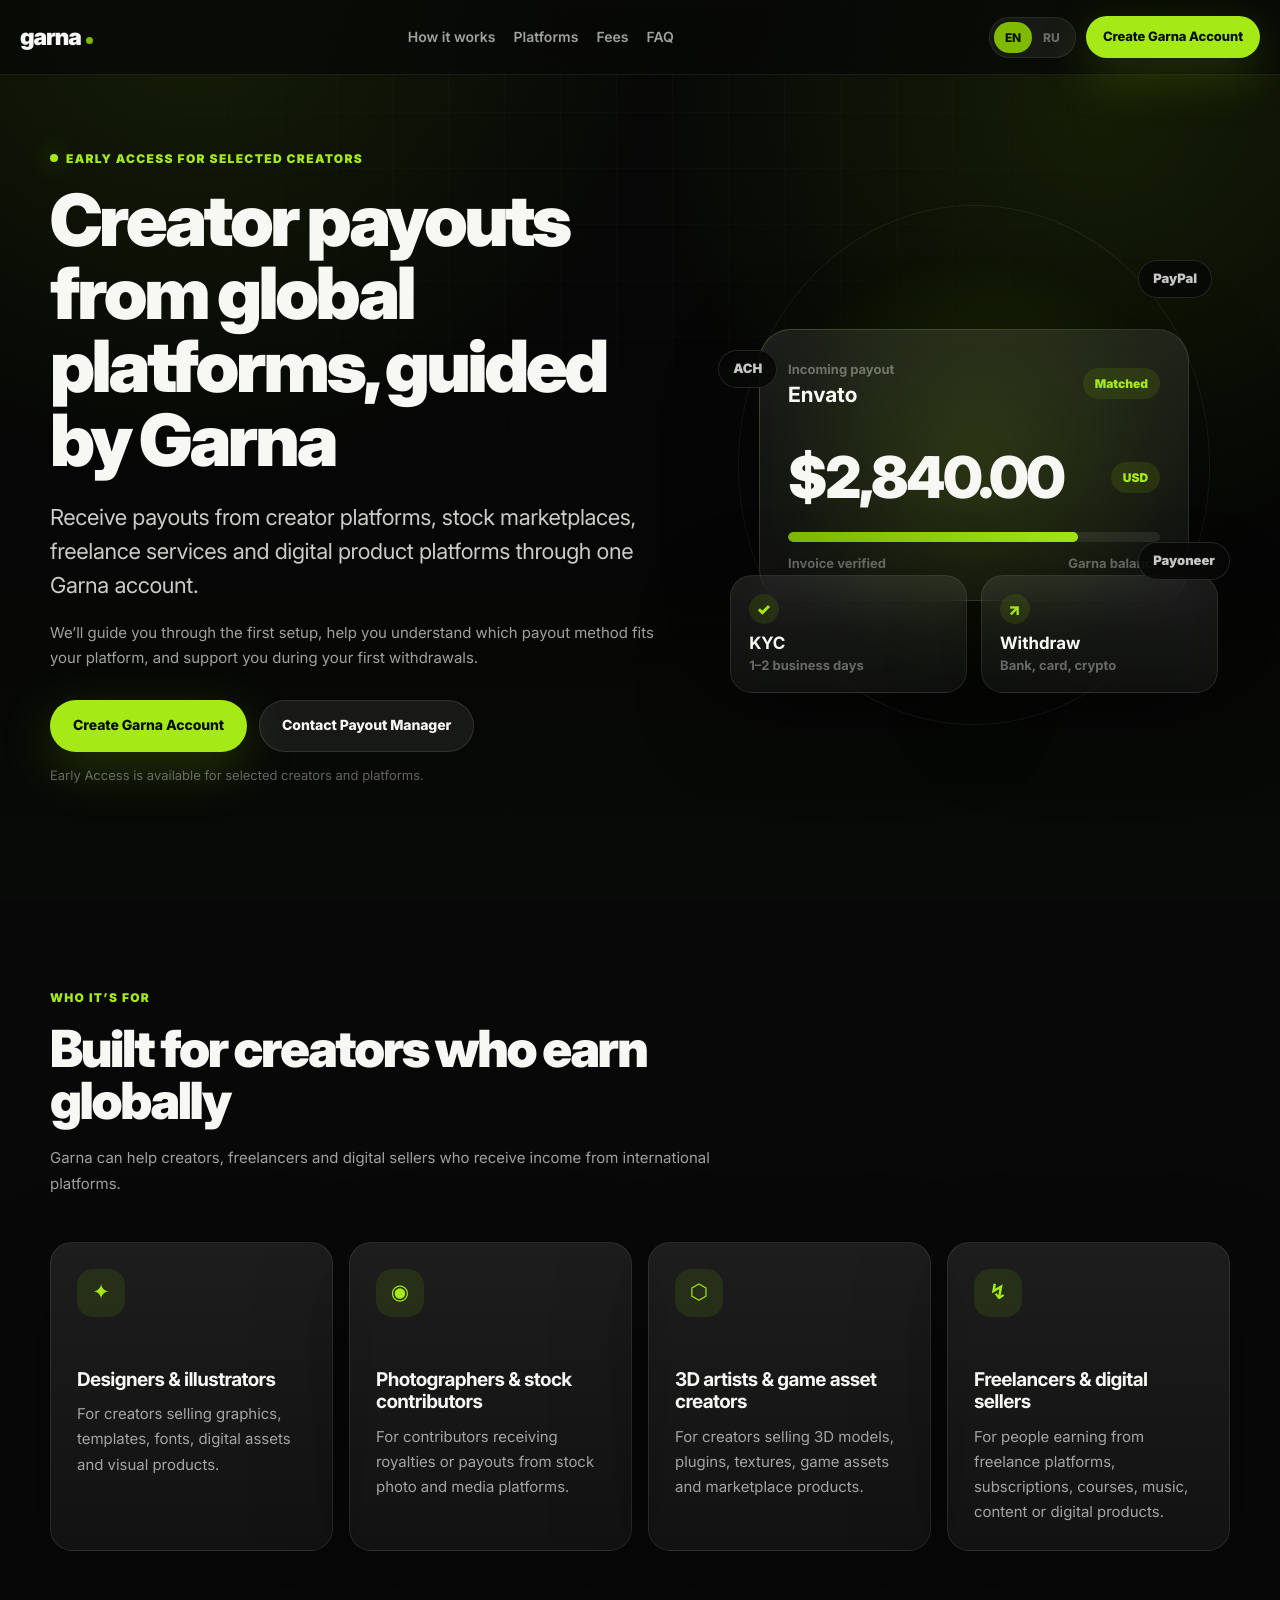
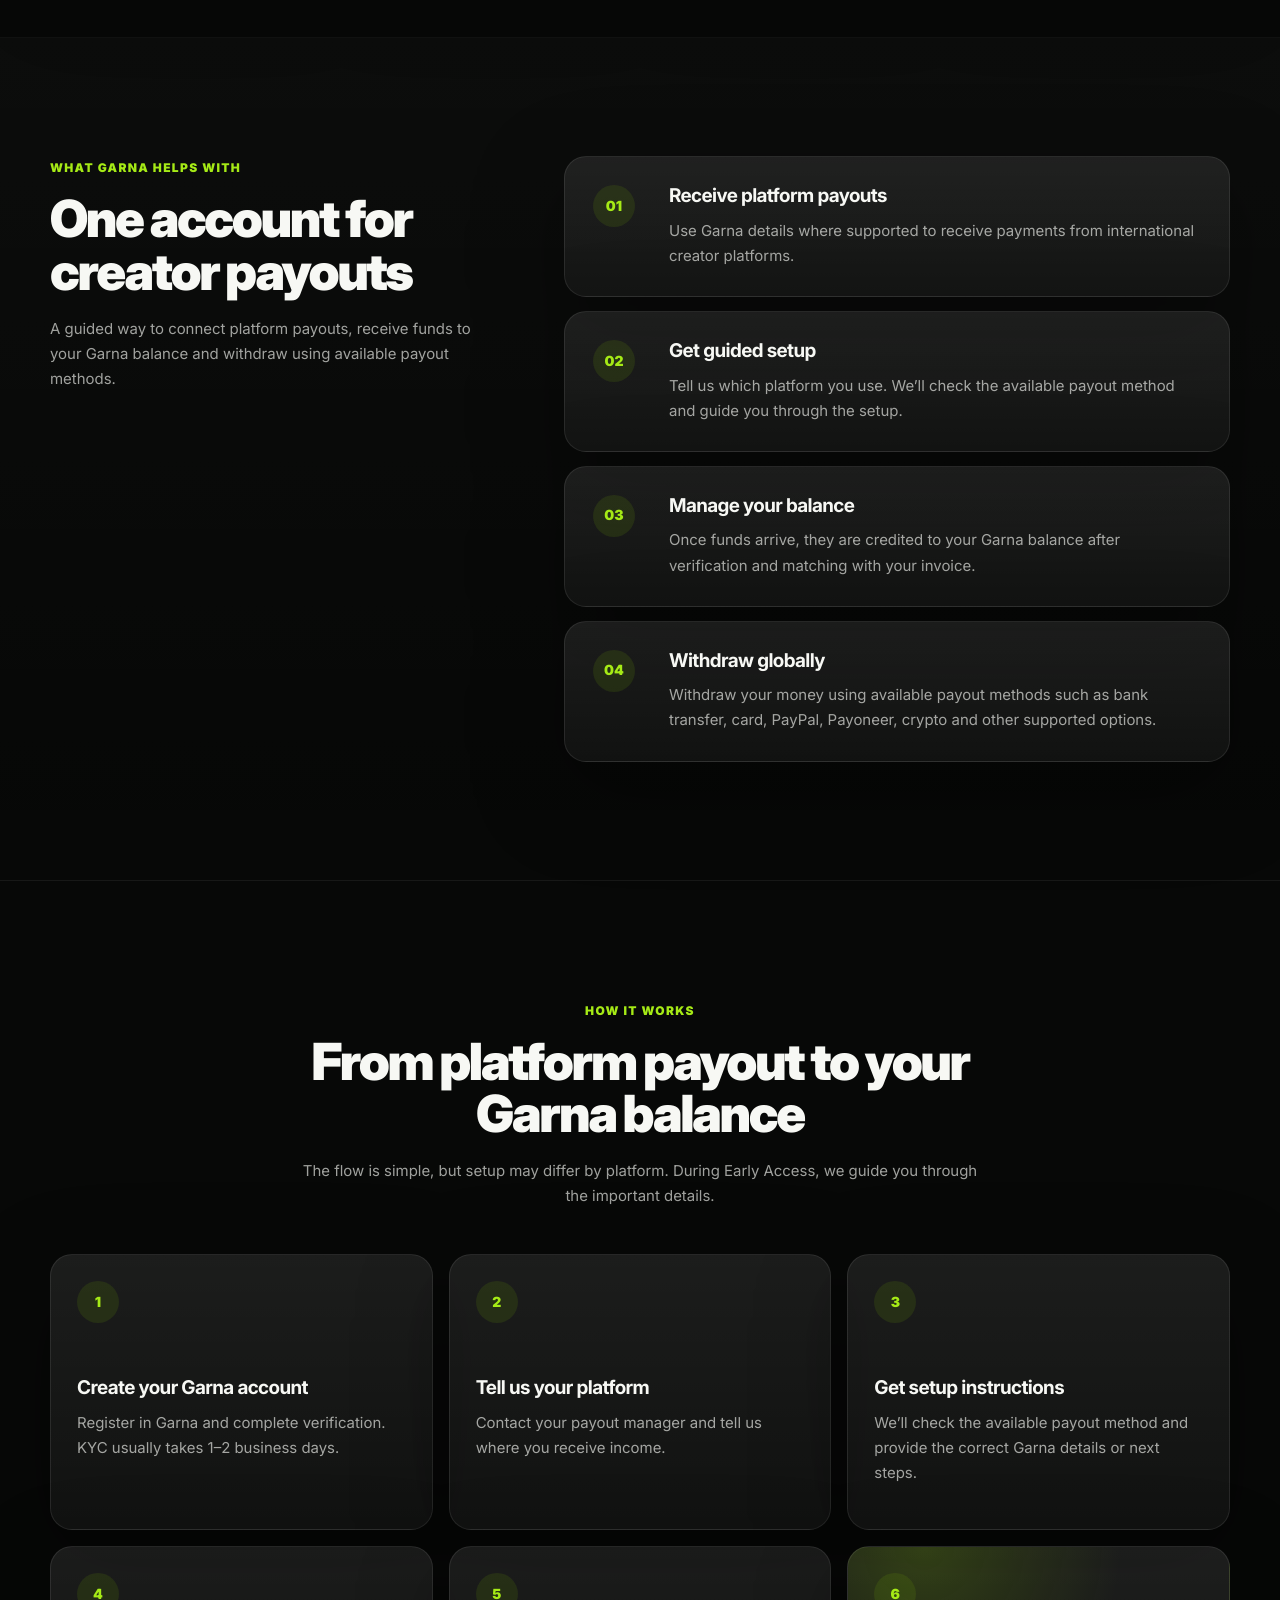
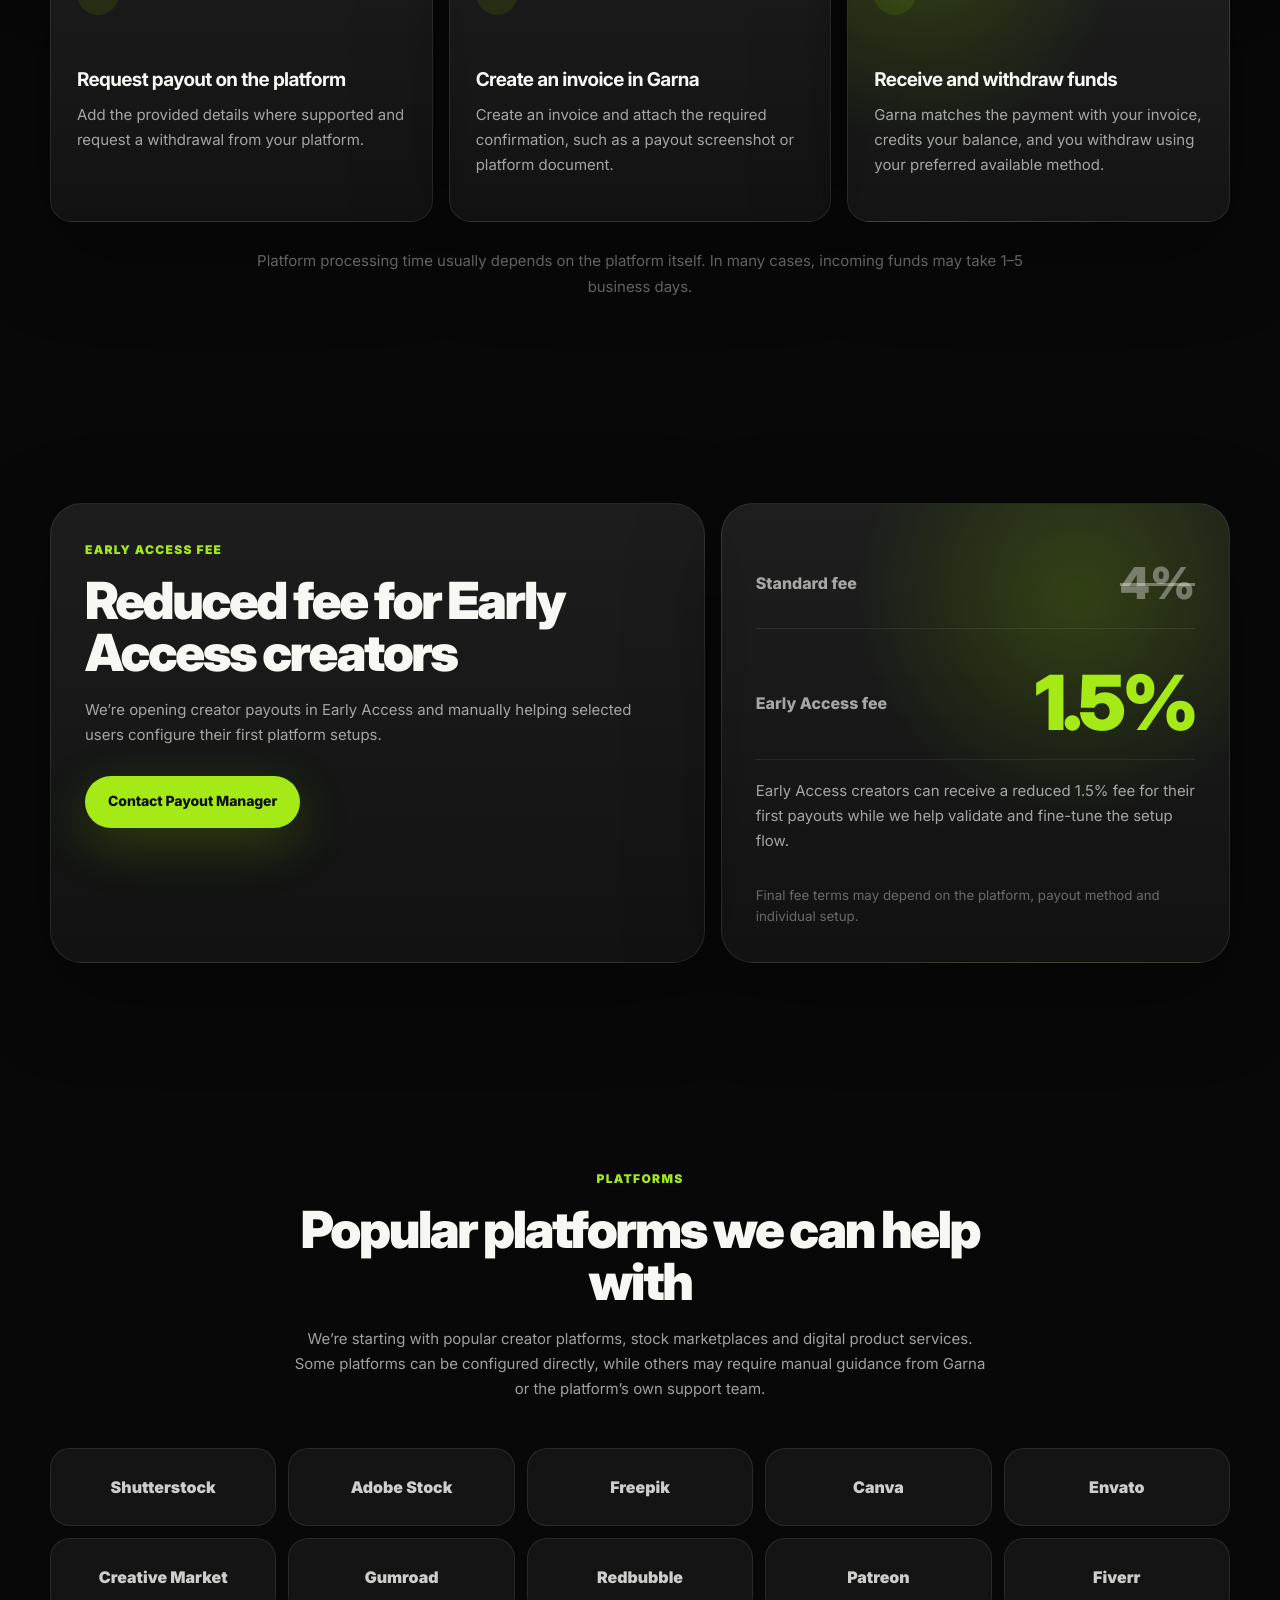
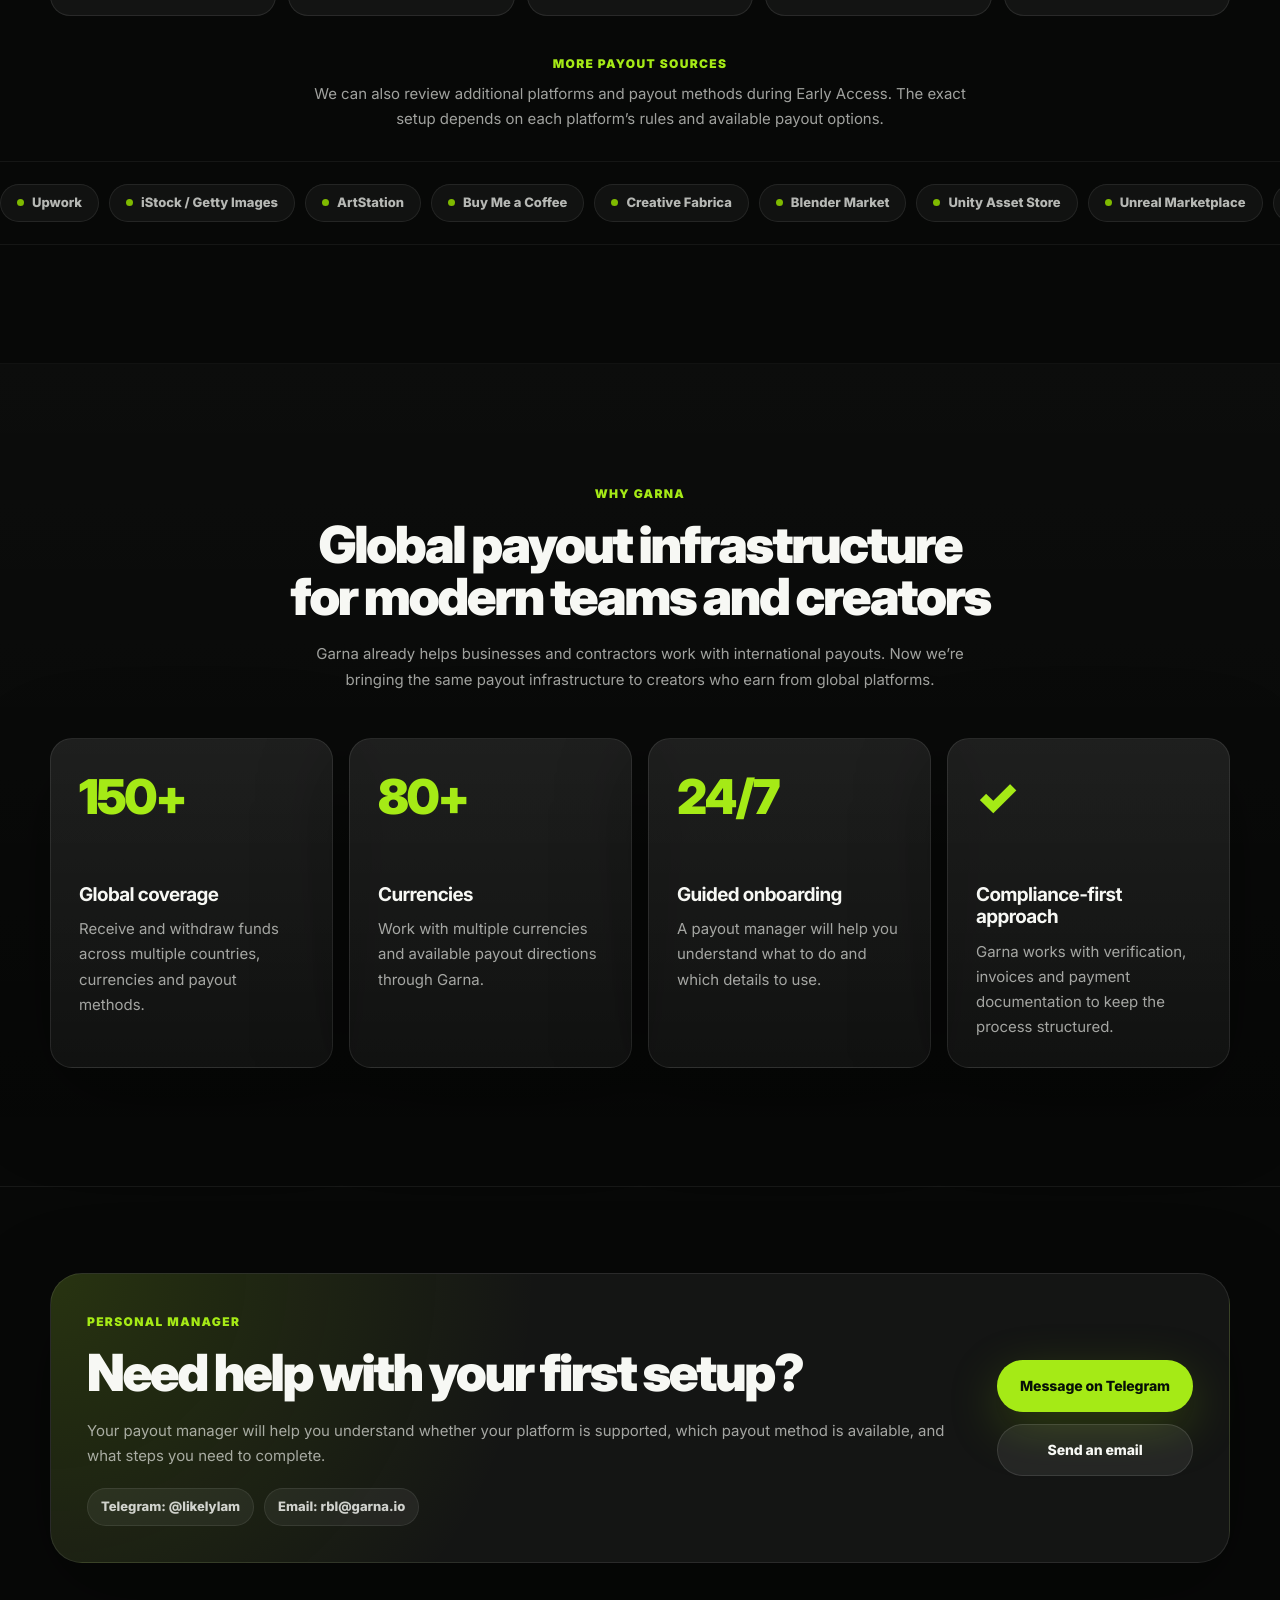
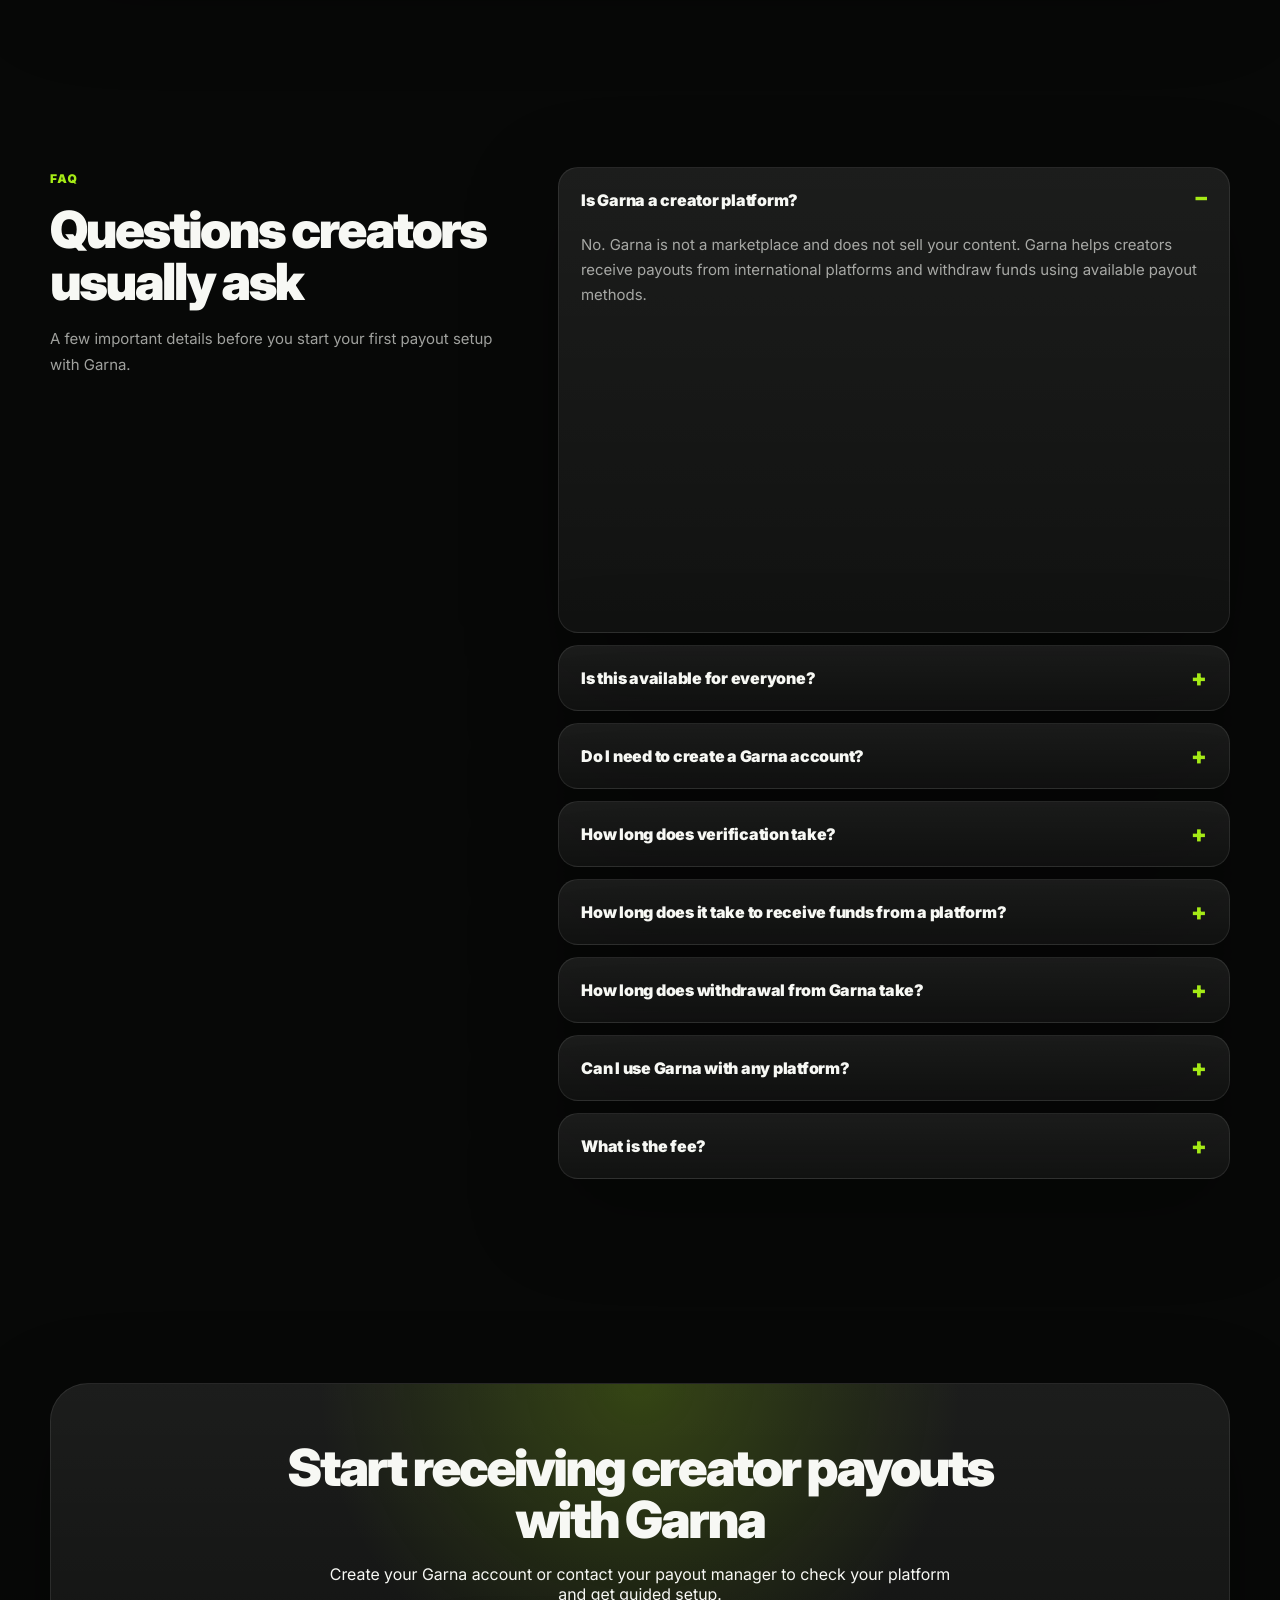
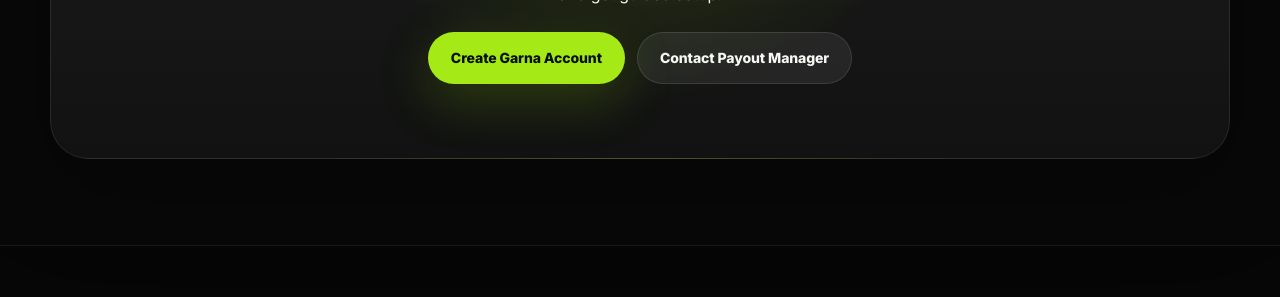
==== index.html @ 7971eaf2 "test" ====
<!DOCTYPE html>
<html lang="en">
<head>
  <meta charset="UTF-8" />
  <meta name="viewport" content="width=device-width, initial-scale=1.0" />
  <title>Garna for Creators</title>
  <meta name="description" content="Creator payouts from global platforms, guided by Garna." />
  <meta name="theme-color" content="#070807" />
  <link rel="preconnect" href="https://fonts.googleapis.com">
  <link rel="preconnect" href="https://fonts.gstatic.com" crossorigin>
  <link href="https://fonts.googleapis.com/css2?family=Inter:wght@400;500;600;700;800;900&display=swap" rel="stylesheet">
  <link rel="stylesheet" href="styles.css" />
</head>
<body>
  <div class="page-glow" aria-hidden="true"></div>

  <header class="site-header" id="top">
    <div class="nav-shell">
      <a class="logo" href="#top" aria-label="Garna home">garna</a>

      <nav class="main-nav" aria-label="Primary navigation">
        <a href="#how" data-i18n="nav.how">How it works</a>
        <a href="#platforms" data-i18n="nav.platforms">Platforms</a>
        <a href="#fees" data-i18n="nav.fees">Fees</a>
        <a href="#faq" data-i18n="nav.faq">FAQ</a>
      </nav>

      <div class="nav-actions">
        <div class="lang-switch" aria-label="Language switcher">
          <button class="lang-btn is-active" type="button" data-lang="en">EN</button>
          <button class="lang-btn" type="button" data-lang="ru">RU</button>
        </div>
        <a class="btn btn-small btn-primary nav-cta" href="https://app.garna.io/auth/sign-up" target="_blank" rel="noopener" data-i18n="cta.create">Create Garna Account</a>
        <button class="menu-btn" type="button" aria-label="Open menu" aria-expanded="false">
          <span></span><span></span>
        </button>
      </div>
    </div>

    <div class="mobile-nav" hidden>
      <a href="#how" data-i18n="nav.how">How it works</a>
      <a href="#platforms" data-i18n="nav.platforms">Platforms</a>
      <a href="#fees" data-i18n="nav.fees">Fees</a>
      <a href="#faq" data-i18n="nav.faq">FAQ</a>
      <a class="btn btn-primary" href="https://app.garna.io/auth/sign-up" target="_blank" rel="noopener" data-i18n="cta.create">Create Garna Account</a>
    </div>
  </header>

  <main>
    <section class="hero section-pad">
      <div class="container hero-grid">
        <div class="hero-copy reveal">
          <div class="eyebrow">
            <span class="dot"></span>
            <span data-i18n="hero.eyebrow">Early Access for selected creators</span>
          </div>
          <h1 data-i18n="hero.title">Creator payouts from global platforms, guided by Garna</h1>
          <p class="lead" data-i18n="hero.subtitle">Receive payouts from creator platforms, stock marketplaces, freelance services and digital product platforms through one Garna account.</p>
          <p class="hero-note" data-i18n="hero.note">We’ll guide you through the first setup, help you understand which payout method fits your platform, and support you during your first withdrawals.</p>
          <div class="hero-actions">
            <a class="btn btn-primary" href="https://app.garna.io/auth/sign-up" target="_blank" rel="noopener" data-i18n="cta.create">Create Garna Account</a>
            <a class="btn btn-secondary" href="https://t.me/likelyIam" target="_blank" rel="noopener" data-i18n="cta.manager">Contact Payout Manager</a>
          </div>
          <p class="microcopy" data-i18n="hero.micro">Early Access is available for selected creators and platforms.</p>
        </div>

        <div class="hero-visual reveal delay-1" aria-label="Garna creator payout flow preview">
          <div class="flow-card main-flow">
            <div class="flow-head">
              <div>
                <span class="muted-label" data-i18n="visual.cardLabel">Incoming payout</span>
                <strong>Envato</strong>
              </div>
              <span class="status-pill" data-i18n="visual.matched">Matched</span>
            </div>
            <div class="amount-row">
              <span>$2,840.00</span>
              <span class="amount-tag">USD</span>
            </div>
            <div class="progress-line"><span></span></div>
            <div class="flow-meta">
              <span data-i18n="visual.invoice">Invoice verified</span>
              <span data-i18n="visual.balance">Garna balance</span>
            </div>
          </div>

          <div class="mini-grid">
            <div class="mini-card">
              <span class="mini-icon">✓</span>
              <strong data-i18n="visual.kyc">KYC</strong>
              <p data-i18n="visual.kycText">1–2 business days</p>
            </div>
            <div class="mini-card">
              <span class="mini-icon">↗</span>
              <strong data-i18n="visual.withdraw">Withdraw</strong>
              <p data-i18n="visual.withdrawText">Bank, card, crypto</p>
            </div>
          </div>

          <div class="orbit orbit-a">PayPal</div>
          <div class="orbit orbit-b">ACH</div>
          <div class="orbit orbit-c">Payoneer</div>
        </div>
      </div>
    </section>

    <section class="transition-banner" id="transitionBanner" hidden>
      <div class="container">
        <div class="transition-card reveal">
          <div>
            <span class="section-kicker" data-i18n="transition.kicker">Partner transition</span>
            <h2 data-i18n="transition.title">Moving your payout setup to Garna?</h2>
            <p data-i18n="transition.text">You were invited to Garna through one of our partners. Our team will help you move your payout setup step by step, so you can continue receiving creator payouts with less friction.</p>
          </div>
          <a class="btn btn-primary" href="https://t.me/likelyIam" target="_blank" rel="noopener" data-i18n="cta.manager">Contact Payout Manager</a>
        </div>
      </div>
    </section>

    <section class="section-pad compact" id="who">
      <div class="container">
        <div class="section-head reveal">
          <span class="section-kicker" data-i18n="who.kicker">Who it’s for</span>
          <h2 data-i18n="who.title">Built for creators who earn globally</h2>
          <p data-i18n="who.text">Garna can help creators, freelancers and digital sellers who receive income from international platforms.</p>
        </div>

        <div class="cards four-cols">
          <article class="card reveal">
            <span class="card-icon">✦</span>
            <h3 data-i18n="who.card1.title">Designers & illustrators</h3>
            <p data-i18n="who.card1.text">For creators selling graphics, templates, fonts, digital assets and visual products.</p>
          </article>
          <article class="card reveal delay-1">
            <span class="card-icon">◉</span>
            <h3 data-i18n="who.card2.title">Photographers & stock contributors</h3>
            <p data-i18n="who.card2.text">For contributors receiving royalties or payouts from stock photo and media platforms.</p>
          </article>
          <article class="card reveal delay-2">
            <span class="card-icon">⬡</span>
            <h3 data-i18n="who.card3.title">3D artists & game asset creators</h3>
            <p data-i18n="who.card3.text">For creators selling 3D models, plugins, textures, game assets and marketplace products.</p>
          </article>
          <article class="card reveal delay-3">
            <span class="card-icon">↯</span>
            <h3 data-i18n="who.card4.title">Freelancers & digital sellers</h3>
            <p data-i18n="who.card4.text">For people earning from freelance platforms, subscriptions, courses, music, content or digital products.</p>
          </article>
        </div>
      </div>
    </section>

    <section class="section-pad muted-section" id="helps">
      <div class="container split-grid">
        <div class="section-head sticky-copy reveal">
          <span class="section-kicker" data-i18n="helps.kicker">What Garna helps with</span>
          <h2 data-i18n="helps.title">One account for creator payouts</h2>
          <p data-i18n="helps.text">A guided way to connect platform payouts, receive funds to your Garna balance and withdraw using available payout methods.</p>
        </div>

        <div class="feature-stack">
          <article class="feature-row reveal">
            <span>01</span>
            <div>
              <h3 data-i18n="helps.f1.title">Receive platform payouts</h3>
              <p data-i18n="helps.f1.text">Use Garna details where supported to receive payments from international creator platforms.</p>
            </div>
          </article>
          <article class="feature-row reveal">
            <span>02</span>
            <div>
              <h3 data-i18n="helps.f2.title">Get guided setup</h3>
              <p data-i18n="helps.f2.text">Tell us which platform you use. We’ll check the available payout method and guide you through the setup.</p>
            </div>
          </article>
          <article class="feature-row reveal">
            <span>03</span>
            <div>
              <h3 data-i18n="helps.f3.title">Manage your balance</h3>
              <p data-i18n="helps.f3.text">Once funds arrive, they are credited to your Garna balance after verification and matching with your invoice.</p>
            </div>
          </article>
          <article class="feature-row reveal">
            <span>04</span>
            <div>
              <h3 data-i18n="helps.f4.title">Withdraw globally</h3>
              <p data-i18n="helps.f4.text">Withdraw your money using available payout methods such as bank transfer, card, PayPal, Payoneer, crypto and other supported options.</p>
            </div>
          </article>
        </div>
      </div>
    </section>

    <section class="section-pad" id="how">
      <div class="container">
        <div class="section-head centered reveal">
          <span class="section-kicker" data-i18n="how.kicker">How it works</span>
          <h2 data-i18n="how.title">From platform payout to your Garna balance</h2>
          <p data-i18n="how.text">The flow is simple, but setup may differ by platform. During Early Access, we guide you through the important details.</p>
        </div>

        <div class="steps">
          <article class="step-card reveal">
            <span>1</span>
            <h3 data-i18n="how.s1.title">Create your Garna account</h3>
            <p data-i18n="how.s1.text">Register in Garna and complete verification. KYC usually takes 1–2 business days.</p>
          </article>
          <article class="step-card reveal delay-1">
            <span>2</span>
            <h3 data-i18n="how.s2.title">Tell us your platform</h3>
            <p data-i18n="how.s2.text">Contact your payout manager and tell us where you receive income.</p>
          </article>
          <article class="step-card reveal delay-2">
            <span>3</span>
            <h3 data-i18n="how.s3.title">Get setup instructions</h3>
            <p data-i18n="how.s3.text">We’ll check the available payout method and provide the correct Garna details or next steps.</p>
          </article>
          <article class="step-card reveal">
            <span>4</span>
            <h3 data-i18n="how.s4.title">Request payout on the platform</h3>
            <p data-i18n="how.s4.text">Add the provided details where supported and request a withdrawal from your platform.</p>
          </article>
          <article class="step-card reveal delay-1">
            <span>5</span>
            <h3 data-i18n="how.s5.title">Create an invoice in Garna</h3>
            <p data-i18n="how.s5.text">Create an invoice and attach the required confirmation, such as a payout screenshot or platform document.</p>
          </article>
          <article class="step-card reveal delay-2 accent-step">
            <span>6</span>
            <h3 data-i18n="how.s6.title">Receive and withdraw funds</h3>
            <p data-i18n="how.s6.text">Garna matches the payment with your invoice, credits your balance, and you withdraw using your preferred available method.</p>
          </article>
        </div>
        <p class="section-note reveal" data-i18n="how.note">Platform processing time usually depends on the platform itself. In many cases, incoming funds may take 1–5 business days.</p>
      </div>
    </section>

    <section class="section-pad compact" id="fees">
      <div class="container fee-grid">
        <div class="fee-card reveal">
          <span class="section-kicker" data-i18n="fees.kicker">Early Access fee</span>
          <h2 data-i18n="fees.title">Reduced fee for Early Access creators</h2>
          <p data-i18n="fees.text">We’re opening creator payouts in Early Access and manually helping selected users configure their first platform setups.</p>
          <div class="fee-actions">
            <a class="btn btn-primary" href="https://t.me/likelyIam" target="_blank" rel="noopener" data-i18n="cta.manager">Contact Payout Manager</a>
          </div>
        </div>

        <div class="price-card reveal delay-1">
          <div class="price-row old-price">
            <span data-i18n="fees.standard">Standard fee</span>
            <strong>4%</strong>
          </div>
          <div class="price-row new-price">
            <span data-i18n="fees.early">Early Access fee</span>
            <strong>1.5%</strong>
          </div>
          <p data-i18n="fees.caption">Early Access creators can receive a reduced 1.5% fee for their first payouts while we help validate and fine-tune the setup flow.</p>
          <small data-i18n="fees.disclaimer">Final fee terms may depend on the platform, payout method and individual setup.</small>
        </div>
      </div>
    </section>

    <section class="section-pad" id="platforms">
      <div class="container">
        <div class="section-head centered reveal">
          <span class="section-kicker" data-i18n="platforms.kicker">Platforms</span>
          <h2 data-i18n="platforms.title">Popular platforms we can help with</h2>
          <p data-i18n="platforms.text">We’re starting with popular creator platforms, stock marketplaces and digital product services. Some platforms can be configured directly, while others may require manual guidance from Garna or the platform’s own support team.</p>
        </div>

        <div class="platform-grid reveal" aria-label="Popular platforms">
          <div class="platform-pill">Shutterstock</div>
          <div class="platform-pill">Adobe Stock</div>
          <div class="platform-pill">Freepik</div>
          <div class="platform-pill">Canva</div>
          <div class="platform-pill">Envato</div>
          <div class="platform-pill">Creative Market</div>
          <div class="platform-pill">Gumroad</div>
          <div class="platform-pill">Redbubble</div>
          <div class="platform-pill">Patreon</div>
          <div class="platform-pill">Fiverr</div>
        </div>
      </div>

      <div class="container">
        <div class="ticker-intro reveal">
          <span class="section-kicker" data-i18n="platforms.moreKicker">More payout sources</span>
          <p data-i18n="platforms.moreText">We can also review additional platforms and payout methods during Early Access. The exact setup depends on each platform’s rules and available payout options.</p>
        </div>
      </div>

      <div class="ticker-wrap reveal" aria-hidden="true">
        <div class="ticker-track" id="platformTicker"></div>
      </div>
    </section>

    <section class="section-pad muted-section" id="why">
      <div class="container">
        <div class="section-head centered reveal">
          <span class="section-kicker" data-i18n="why.kicker">Why Garna</span>
          <h2 data-i18n="why.title">Global payout infrastructure for modern teams and creators</h2>
          <p data-i18n="why.text">Garna already helps businesses and contractors work with international payouts. Now we’re bringing the same payout infrastructure to creators who earn from global platforms.</p>
        </div>

        <div class="trust-grid">
          <article class="trust-card reveal">
            <strong>150+</strong>
            <h3 data-i18n="why.t1.title">Global coverage</h3>
            <p data-i18n="why.t1.text">Receive and withdraw funds across multiple countries, currencies and payout methods.</p>
          </article>
          <article class="trust-card reveal delay-1">
            <strong>80+</strong>
            <h3 data-i18n="why.t2.title">Currencies</h3>
            <p data-i18n="why.t2.text">Work with multiple currencies and available payout directions through Garna.</p>
          </article>
          <article class="trust-card reveal delay-2">
            <strong>24/7</strong>
            <h3 data-i18n="why.t3.title">Guided onboarding</h3>
            <p data-i18n="why.t3.text">A payout manager will help you understand what to do and which details to use.</p>
          </article>
          <article class="trust-card reveal delay-3">
            <strong>✓</strong>
            <h3 data-i18n="why.t4.title">Compliance-first approach</h3>
            <p data-i18n="why.t4.text">Garna works with verification, invoices and payment documentation to keep the process structured.</p>
          </article>
        </div>
      </div>
    </section>

    <section class="section-pad compact" id="manager">
      <div class="container manager-card reveal">
        <div>
          <span class="section-kicker" data-i18n="manager.kicker">Personal manager</span>
          <h2 data-i18n="manager.title">Need help with your first setup?</h2>
          <p data-i18n="manager.text">Your payout manager will help you understand whether your platform is supported, which payout method is available, and what steps you need to complete.</p>
          <div class="contact-lines">
            <a href="https://t.me/likelyIam" target="_blank" rel="noopener">Telegram: @likelyIam</a>
            <a href="mailto:rbl@garna.io">Email: rbl@garna.io</a>
          </div>
        </div>
        <div class="manager-actions">
          <a class="btn btn-primary" href="https://t.me/likelyIam" target="_blank" rel="noopener" data-i18n="manager.telegram">Message on Telegram</a>
          <a class="btn btn-secondary" href="mailto:rbl@garna.io" data-i18n="manager.email">Send an email</a>
        </div>
      </div>
    </section>

    <section class="section-pad" id="faq">
      <div class="container faq-grid">
        <div class="section-head reveal">
          <span class="section-kicker" data-i18n="faq.kicker">FAQ</span>
          <h2 data-i18n="faq.title">Questions creators usually ask</h2>
          <p data-i18n="faq.text">A few important details before you start your first payout setup with Garna.</p>
        </div>

        <div class="faq-list reveal delay-1">
          <div class="faq-item is-open">
            <button class="faq-question" type="button" aria-expanded="true" data-i18n="faq.q1">Is Garna a creator platform?</button>
            <div class="faq-answer"><p data-i18n="faq.a1">No. Garna is not a marketplace and does not sell your content. Garna helps creators receive payouts from international platforms and withdraw funds using available payout methods.</p></div>
          </div>
          <div class="faq-item">
            <button class="faq-question" type="button" aria-expanded="false" data-i18n="faq.q2">Is this available for everyone?</button>
            <div class="faq-answer"><p data-i18n="faq.a2">Creator payouts are currently available in Early Access. We start with selected creators and platforms to make sure each setup works correctly.</p></div>
          </div>
          <div class="faq-item">
            <button class="faq-question" type="button" aria-expanded="false" data-i18n="faq.q3">Do I need to create a Garna account?</button>
            <div class="faq-answer"><p data-i18n="faq.a3">Yes. You need a Garna account to complete verification, create invoices, receive funds and withdraw your balance.</p></div>
          </div>
          <div class="faq-item">
            <button class="faq-question" type="button" aria-expanded="false" data-i18n="faq.q4">How long does verification take?</button>
            <div class="faq-answer"><p data-i18n="faq.a4">KYC usually takes 1–2 business days, depending on the documents and verification flow.</p></div>
          </div>
          <div class="faq-item">
            <button class="faq-question" type="button" aria-expanded="false" data-i18n="faq.q5">How long does it take to receive funds from a platform?</button>
            <div class="faq-answer"><p data-i18n="faq.a5">It depends on the platform and payout method. In many cases, incoming funds may take 1–5 business days after the platform sends the payout.</p></div>
          </div>
          <div class="faq-item">
            <button class="faq-question" type="button" aria-expanded="false" data-i18n="faq.q6">How long does withdrawal from Garna take?</button>
            <div class="faq-answer"><p data-i18n="faq.a6">Withdrawal timing depends on the selected method and destination. As a general guideline, it may take 1–2 business days for many standard methods.</p></div>
          </div>
          <div class="faq-item">
            <button class="faq-question" type="button" aria-expanded="false" data-i18n="faq.q7">Can I use Garna with any platform?</button>
            <div class="faq-answer"><p data-i18n="faq.a7">Not always. Each platform has its own payout rules and supported methods. During setup, we confirm whether your platform can be processed and which flow applies.</p></div>
          </div>
          <div class="faq-item">
            <button class="faq-question" type="button" aria-expanded="false" data-i18n="faq.q8">What is the fee?</button>
            <div class="faq-answer"><p data-i18n="faq.a8">The standard fee is 4%. Early Access creators can receive a reduced 1.5% fee for their first payouts, subject to final confirmation and setup details.</p></div>
          </div>
        </div>
      </div>
    </section>

    <section class="final-cta section-pad compact">
      <div class="container final-card reveal">
        <h2 data-i18n="final.title">Start receiving creator payouts with Garna</h2>
        <p data-i18n="final.text">Create your Garna account or contact your payout manager to check your platform and get guided setup.</p>
        <div class="hero-actions centered-actions">
          <a class="btn btn-primary" href="https://app.garna.io/auth/sign-up" target="_blank" rel="noopener" data-i18n="cta.create">Create Garna Account</a>
          <a class="btn btn-secondary" href="https://t.me/likelyIam" target="_blank" rel="noopener" data-i18n="cta.manager">Contact Payout Manager</a>
        </div>
      </div>
    </section>
  </main>

  <footer class="site-footer">
    <div class="container footer-grid">
      <div>
        <a class="logo footer-logo" href="#top">garna</a>
        <p data-i18n="footer.text">Creator payouts from global platforms, guided by Garna.</p>
      </div>
      <div>
        <h3 data-i18n="footer.product">Product</h3>
        <a href="#how" data-i18n="nav.how">How it works</a>
        <a href="#platforms" data-i18n="nav.platforms">Platforms</a>
        <a href="#fees" data-i18n="nav.fees">Fees</a>
        <a href="#faq" data-i18n="nav.faq">FAQ</a>
      </div>
      <div>
        <h3 data-i18n="footer.contact">Contact</h3>
        <a href="https://t.me/likelyIam" target="_blank" rel="noopener">Telegram: @likelyIam</a>
        <a href="mailto:rbl@garna.io">Email: rbl@garna.io</a>
      </div>
    </div>
    <div class="container legal-row">
      <p data-i18n="footer.legal">Garna is not a bank or financial institution. Financial technology services are provided through certified partners where applicable. Availability of payout methods, processing times and fees may depend on the user’s country, platform, verification status and selected withdrawal method.</p>
      <span>© Garna. All rights reserved.</span>
    </div>
  </footer>

  <script src="script.js"></script>
</body>
</html>
---- styles.css ----
:root {
  --bg: #070807;
  --bg-soft: #0c0e0b;
  --card: rgba(255, 255, 255, 0.055);
  --card-strong: rgba(255, 255, 255, 0.085);
  --line: rgba(255, 255, 255, 0.09);
  --line-strong: rgba(255, 255, 255, 0.16);
  --text: #f7f8f4;
  --muted: rgba(247, 248, 244, 0.64);
  --faint: rgba(247, 248, 244, 0.38);
  --green: #7fba00;
  --green-bright: #a5ea16;
  --green-soft: rgba(127, 186, 0, 0.14);
  --shadow: 0 28px 90px rgba(0, 0, 0, 0.35);
  --radius-lg: 32px;
  --radius-md: 22px;
  --radius-sm: 14px;
  --container: 1180px;
  --header: 74px;
}

* {
  box-sizing: border-box;
}

[hidden] {
  display: none !important;
}

html {
  scroll-behavior: smooth;
}

body {
  margin: 0;
  font-family: Inter, system-ui, -apple-system, BlinkMacSystemFont, "Segoe UI", sans-serif;
  background: var(--bg);
  color: var(--text);
  overflow-x: hidden;
  -webkit-font-smoothing: antialiased;
  text-rendering: geometricPrecision;
}

body.menu-open {
  overflow: hidden;
}

body::before {
  content: "";
  position: fixed;
  inset: 0;
  pointer-events: none;
  z-index: -2;
  background:
    radial-gradient(circle at 15% 0%, rgba(127, 186, 0, 0.12), transparent 34%),
    radial-gradient(circle at 86% 12%, rgba(127, 186, 0, 0.12), transparent 34%),
    linear-gradient(180deg, #070807 0%, #050605 52%, #080a07 100%);
}

.page-glow {
  position: fixed;
  inset: 0;
  z-index: -1;
  pointer-events: none;
  background-image:
    linear-gradient(rgba(255, 255, 255, 0.025) 1px, transparent 1px),
    linear-gradient(90deg, rgba(255, 255, 255, 0.025) 1px, transparent 1px);
  background-size: 56px 56px;
  mask-image: radial-gradient(circle at 50% 4%, black, transparent 74%);
}

::selection {
  background: var(--green);
  color: #050505;
}

a {
  color: inherit;
  text-decoration: none;
}

button,
a {
  -webkit-tap-highlight-color: transparent;
}

.container {
  width: min(100% - 40px, var(--container));
  margin: 0 auto;
}

.section-pad {
  padding: 118px 0;
}

.section-pad.compact {
  padding: 86px 0;
}

.site-header {
  position: fixed;
  top: 0;
  left: 0;
  right: 0;
  z-index: 1000;
  background: rgba(7, 8, 7, 0.78);
  backdrop-filter: blur(22px);
  border-bottom: 1px solid rgba(255, 255, 255, 0.07);
}

.nav-shell {
  height: var(--header);
  width: min(100% - 40px, 1260px);
  margin: 0 auto;
  display: flex;
  align-items: center;
  justify-content: space-between;
  gap: 26px;
}

.logo {
  font-size: 23px;
  font-weight: 900;
  letter-spacing: -1.1px;
  line-height: 1;
}

.logo::after {
  content: "";
  display: inline-block;
  width: 7px;
  height: 7px;
  margin-left: 5px;
  border-radius: 50%;
  background: var(--green);
  transform: translateY(-1px);
}

.main-nav {
  display: flex;
  align-items: center;
  justify-content: center;
  gap: 28px;
  flex: 1;
}

.main-nav a,
.mobile-nav a:not(.btn),
.footer-grid a {
  color: var(--muted);
  font-size: 14px;
  font-weight: 600;
  transition: color 0.18s ease;
}

.main-nav a:hover,
.mobile-nav a:hover,
.footer-grid a:hover {
  color: var(--text);
}

.nav-actions {
  display: flex;
  align-items: center;
  gap: 10px;
}

.lang-switch {
  display: inline-flex;
  padding: 4px;
  border-radius: 999px;
  background: rgba(255, 255, 255, 0.06);
  border: 1px solid rgba(255, 255, 255, 0.08);
}

.lang-btn {
  border: 0;
  border-radius: 999px;
  padding: 8px 11px;
  background: transparent;
  color: var(--faint);
  font: inherit;
  font-size: 12px;
  font-weight: 800;
  cursor: pointer;
  transition: background 0.18s ease, color 0.18s ease;
}

.lang-btn.is-active {
  color: #071007;
  background: var(--green);
}

.btn {
  display: inline-flex;
  align-items: center;
  justify-content: center;
  min-height: 52px;
  padding: 0 22px;
  border-radius: 999px;
  border: 1px solid transparent;
  font-size: 14px;
  font-weight: 800;
  letter-spacing: -0.1px;
  cursor: pointer;
  transition: transform 0.18s ease, border-color 0.18s ease, background 0.18s ease, color 0.18s ease;
  white-space: nowrap;
}

.btn:hover {
  transform: translateY(-2px);
}

.btn-primary {
  color: #071007;
  background: var(--green-bright);
  box-shadow: 0 16px 50px rgba(127, 186, 0, 0.25);
}

.btn-primary:hover {
  background: #b8ff27;
}

.btn-secondary {
  color: var(--text);
  background: rgba(255, 255, 255, 0.07);
  border-color: rgba(255, 255, 255, 0.11);
}

.btn-secondary:hover {
  border-color: rgba(255, 255, 255, 0.22);
  background: rgba(255, 255, 255, 0.1);
}

.btn-small {
  min-height: 42px;
  padding: 0 16px;
  font-size: 13px;
}

.menu-btn {
  display: none;
  width: 44px;
  height: 44px;
  border-radius: 50%;
  border: 1px solid rgba(255, 255, 255, 0.1);
  background: rgba(255, 255, 255, 0.06);
  position: relative;
  cursor: pointer;
}

.menu-btn span {
  display: block;
  width: 17px;
  height: 2px;
  border-radius: 4px;
  background: var(--text);
  position: absolute;
  left: 13px;
  transition: transform 0.2s ease, top 0.2s ease;
}

.menu-btn span:first-child { top: 16px; }
.menu-btn span:last-child { top: 25px; }

body.menu-open .menu-btn span:first-child {
  top: 21px;
  transform: rotate(45deg);
}

body.menu-open .menu-btn span:last-child {
  top: 21px;
  transform: rotate(-45deg);
}

.mobile-nav {
  width: min(100% - 40px, 1260px);
  margin: 0 auto;
  padding: 0 0 18px;
  display: none;
  gap: 12px;
}

body.menu-open .mobile-nav {
  display: grid;
}

.hero {
  min-height: 100vh;
  display: flex;
  align-items: center;
  padding-top: calc(var(--header) + 70px);
  padding-bottom: 90px;
}

.hero-grid {
  display: grid;
  grid-template-columns: minmax(0, 1.05fr) minmax(360px, 0.95fr);
  gap: 70px;
  align-items: center;
}

.eyebrow,
.section-kicker {
  display: inline-flex;
  align-items: center;
  gap: 8px;
  color: var(--green-bright);
  font-size: 12px;
  font-weight: 900;
  letter-spacing: 0.11em;
  text-transform: uppercase;
  margin-bottom: 18px;
}

.dot {
  width: 8px;
  height: 8px;
  border-radius: 50%;
  background: var(--green-bright);
  box-shadow: 0 0 24px rgba(165, 234, 22, 0.7);
}

h1,
h2,
h3,
p {
  margin-top: 0;
}

h1 {
  margin-bottom: 24px;
  font-size: clamp(42px, 5.8vw, 72px);
  line-height: 1.02;
  letter-spacing: -3.4px;
  font-weight: 900;
  max-width: 760px;
}

html[lang="ru"] h1 {
  font-size: clamp(36px, 4.9vw, 60px);
  line-height: 1.05;
  letter-spacing: -2.5px;
}

h2 {
  margin-bottom: 18px;
  font-size: clamp(34px, 4vw, 58px);
  line-height: 1.02;
  letter-spacing: -2.4px;
  font-weight: 900;
}

h3 {
  margin-bottom: 10px;
  font-size: 19px;
  line-height: 1.18;
  letter-spacing: -0.6px;
}

.lead {
  max-width: 660px;
  margin-bottom: 16px;
  color: rgba(247, 248, 244, 0.82);
  font-size: clamp(18px, 2vw, 22px);
  line-height: 1.55;
  letter-spacing: -0.35px;
}

.hero-note,
.section-head p,
.card p,
.feature-row p,
.step-card p,
.fee-card p,
.price-card p,
.ticker-intro p,
.trust-card p,
.manager-card p,
.faq-grid p,
.footer-grid p,
.legal-row p,
.transition-card p,
.section-note {
  color: var(--muted);
  line-height: 1.68;
  font-size: 15px;
}

.hero-note {
  max-width: 620px;
  margin-bottom: 30px;
}

.hero-actions {
  display: flex;
  flex-wrap: wrap;
  gap: 12px;
  align-items: center;
  margin-bottom: 16px;
}

.centered-actions {
  justify-content: center;
}

.microcopy {
  color: var(--faint);
  font-size: 13px;
  margin-bottom: 0;
}

.hero-visual {
  min-height: 560px;
  position: relative;
  display: grid;
  place-items: center;
}

.hero-visual::before {
  content: "";
  position: absolute;
  inset: 20px;
  border: 1px solid rgba(255, 255, 255, 0.065);
  border-radius: 50%;
  background: radial-gradient(circle, rgba(127, 186, 0, 0.18), transparent 62%);
  filter: blur(0.2px);
}

.flow-card,
.mini-card,
.card,
.feature-row,
.step-card,
.fee-card,
.price-card,
.trust-card,
.manager-card,
.final-card,
.transition-card,
.faq-item {
  background: linear-gradient(180deg, rgba(255, 255, 255, 0.085), rgba(255, 255, 255, 0.045));
  border: 1px solid var(--line);
  box-shadow: var(--shadow);
}

.flow-card {
  width: min(100%, 430px);
  padding: 28px;
  border-radius: var(--radius-lg);
  position: relative;
  z-index: 2;
  backdrop-filter: blur(18px);
}

.main-flow::after {
  content: "";
  position: absolute;
  inset: -1px;
  border-radius: inherit;
  pointer-events: none;
  border: 1px solid rgba(127, 186, 0, 0.26);
  mask-image: linear-gradient(145deg, black, transparent 62%);
}

.flow-head,
.flow-meta,
.amount-row,
.price-row {
  display: flex;
  align-items: center;
  justify-content: space-between;
  gap: 14px;
}

.flow-head strong {
  display: block;
  margin-top: 5px;
  font-size: 21px;
}

.muted-label {
  color: var(--faint);
  font-size: 13px;
  font-weight: 700;
}

.status-pill,
.amount-tag {
  display: inline-flex;
  align-items: center;
  justify-content: center;
  border-radius: 999px;
  padding: 8px 12px;
  background: var(--green-soft);
  color: var(--green-bright);
  font-size: 12px;
  font-weight: 900;
}

.amount-row {
  margin: 34px 0 20px;
}

.amount-row span:first-child {
  font-size: clamp(42px, 4.5vw, 58px);
  font-weight: 900;
  letter-spacing: -2.4px;
}

.progress-line {
  height: 10px;
  border-radius: 999px;
  overflow: hidden;
  background: rgba(255, 255, 255, 0.08);
}

.progress-line span {
  display: block;
  width: 78%;
  height: 100%;
  border-radius: inherit;
  background: linear-gradient(90deg, var(--green), var(--green-bright));
}

.flow-meta {
  margin-top: 14px;
  color: var(--faint);
  font-size: 13px;
  font-weight: 700;
}

.mini-grid {
  position: absolute;
  bottom: 52px;
  left: 12px;
  right: 12px;
  display: grid;
  grid-template-columns: 1fr 1fr;
  gap: 14px;
  z-index: 3;
}

.mini-card {
  border-radius: var(--radius-md);
  padding: 18px;
  backdrop-filter: blur(18px);
}

.mini-icon {
  display: inline-grid;
  place-items: center;
  width: 30px;
  height: 30px;
  margin-bottom: 10px;
  border-radius: 50%;
  background: var(--green-soft);
  color: var(--green-bright);
  font-weight: 900;
}

.mini-card strong {
  display: block;
  font-size: 17px;
  margin-bottom: 4px;
}

.mini-card p {
  margin: 0;
  color: var(--faint);
  font-size: 13px;
  font-weight: 700;
}

.orbit {
  position: absolute;
  z-index: 4;
  padding: 10px 14px;
  border-radius: 999px;
  background: rgba(7, 8, 7, 0.82);
  border: 1px solid rgba(255, 255, 255, 0.12);
  color: rgba(247, 248, 244, 0.8);
  font-size: 13px;
  font-weight: 900;
  backdrop-filter: blur(16px);
  animation: float 5s ease-in-out infinite;
}

.orbit-a { top: 75px; right: 18px; }
.orbit-b { left: 0; top: 165px; animation-delay: 0.8s; }
.orbit-c { right: 0; bottom: 165px; animation-delay: 1.6s; }

@keyframes float {
  0%, 100% { transform: translateY(0); }
  50% { transform: translateY(-12px); }
}

.transition-banner {
  padding: 10px 0 0;
}

.transition-card {
  display: grid;
  grid-template-columns: 1fr auto;
  align-items: center;
  gap: 30px;
  padding: 28px;
  border-radius: var(--radius-lg);
  background:
    linear-gradient(135deg, rgba(127, 186, 0, 0.16), rgba(255, 255, 255, 0.055)),
    rgba(255, 255, 255, 0.045);
}

.transition-card h2 {
  font-size: clamp(28px, 3vw, 42px);
}

.transition-card p {
  max-width: 760px;
  margin-bottom: 0;
}

.section-head {
  max-width: 700px;
  margin-bottom: 46px;
}

.section-head.centered {
  margin-left: auto;
  margin-right: auto;
  text-align: center;
}

.cards {
  display: grid;
  gap: 16px;
}

.four-cols {
  grid-template-columns: repeat(4, 1fr);
}

.card {
  min-height: 260px;
  padding: 26px;
  border-radius: var(--radius-md);
  transition: transform 0.22s ease, border-color 0.22s ease, background 0.22s ease;
}

.card:hover,
.step-card:hover,
.platform-pill:hover,
.trust-card:hover {
  transform: translateY(-4px);
  border-color: rgba(127, 186, 0, 0.32);
}

.card-icon {
  display: inline-flex;
  align-items: center;
  justify-content: center;
  width: 48px;
  height: 48px;
  margin-bottom: 52px;
  border-radius: 16px;
  background: rgba(127, 186, 0, 0.12);
  color: var(--green-bright);
  font-size: 21px;
  font-weight: 900;
}

.muted-section {
  background: linear-gradient(180deg, rgba(255, 255, 255, 0.025), rgba(255, 255, 255, 0));
  border-top: 1px solid rgba(255, 255, 255, 0.045);
  border-bottom: 1px solid rgba(255, 255, 255, 0.045);
}

.split-grid {
  display: grid;
  grid-template-columns: minmax(280px, 0.8fr) minmax(0, 1.2fr);
  gap: 70px;
  align-items: start;
}

.sticky-copy {
  position: sticky;
  top: calc(var(--header) + 34px);
}

.feature-stack {
  display: grid;
  gap: 14px;
}

.feature-row {
  display: grid;
  grid-template-columns: 58px 1fr;
  gap: 18px;
  padding: 28px;
  border-radius: var(--radius-md);
}

.feature-row > span,
.step-card > span {
  display: inline-grid;
  place-items: center;
  width: 42px;
  height: 42px;
  border-radius: 50%;
  background: rgba(127, 186, 0, 0.13);
  color: var(--green-bright);
  font-weight: 900;
  font-size: 14px;
}

.feature-row p,
.step-card p,
.trust-card p,
.card p {
  margin-bottom: 0;
}

.steps {
  display: grid;
  grid-template-columns: repeat(3, 1fr);
  gap: 16px;
}

.step-card {
  min-height: 276px;
  padding: 26px;
  border-radius: var(--radius-md);
  transition: transform 0.22s ease, border-color 0.22s ease;
}

.step-card > span {
  margin-bottom: 54px;
}

.accent-step {
  background:
    radial-gradient(circle at 20% 0%, rgba(127, 186, 0, 0.22), transparent 48%),
    linear-gradient(180deg, rgba(255, 255, 255, 0.095), rgba(255, 255, 255, 0.05));
}

.section-note {
  max-width: 820px;
  margin: 26px auto 0;
  text-align: center;
  color: var(--faint);
}

.fee-grid {
  display: grid;
  grid-template-columns: minmax(0, 0.9fr) minmax(340px, 0.7fr);
  gap: 16px;
  align-items: stretch;
}

.fee-card,
.price-card {
  padding: 34px;
  border-radius: var(--radius-lg);
}

.fee-card h2 {
  max-width: 740px;
}

.fee-actions {
  margin-top: 28px;
}

.price-card {
  display: grid;
  align-content: center;
  gap: 18px;
  background:
    radial-gradient(circle at 70% 20%, rgba(127, 186, 0, 0.24), transparent 44%),
    linear-gradient(180deg, rgba(255, 255, 255, 0.09), rgba(255, 255, 255, 0.045));
}

.price-row {
  padding: 18px 0;
  border-bottom: 1px solid rgba(255, 255, 255, 0.08);
}

.price-row span {
  color: var(--muted);
  font-weight: 800;
}

.old-price strong {
  color: var(--faint);
  font-size: 44px;
  font-weight: 900;
  text-decoration: line-through;
  text-decoration-thickness: 3px;
}

.new-price strong {
  color: var(--green-bright);
  font-size: 76px;
  line-height: 1;
  font-weight: 900;
  letter-spacing: -4px;
}

.price-card small {
  color: var(--faint);
  line-height: 1.55;
}

.platform-grid {
  display: grid;
  grid-template-columns: repeat(5, 1fr);
  gap: 12px;
}

.platform-pill {
  min-height: 78px;
  display: grid;
  place-items: center;
  padding: 18px;
  border-radius: 20px;
  border: 1px solid var(--line);
  background: rgba(255, 255, 255, 0.052);
  color: rgba(247, 248, 244, 0.82);
  font-weight: 900;
  text-align: center;
  transition: transform 0.22s ease, border-color 0.22s ease, background 0.22s ease;
}

.ticker-intro {
  max-width: 680px;
  margin: 36px auto 0;
  text-align: center;
}

.ticker-intro .section-kicker {
  margin-bottom: 10px;
}

.ticker-intro p {
  margin: 0;
}

.ticker-wrap {
  width: 100%;
  overflow: hidden;
  margin: 30px 0 0;
  padding: 22px 0;
  border-top: 1px solid rgba(255, 255, 255, 0.06);
  border-bottom: 1px solid rgba(255, 255, 255, 0.06);
}

.ticker-track {
  display: flex;
  gap: 10px;
  width: max-content;
  animation: ticker 36s linear infinite;
}

.ticker-item {
  display: inline-flex;
  align-items: center;
  gap: 8px;
  padding: 10px 16px;
  border-radius: 999px;
  border: 1px solid rgba(255, 255, 255, 0.08);
  background: rgba(255, 255, 255, 0.045);
  color: rgba(247, 248, 244, 0.72);
  font-size: 13px;
  font-weight: 800;
  white-space: nowrap;
}

.ticker-item::before {
  content: "";
  width: 7px;
  height: 7px;
  border-radius: 50%;
  background: var(--green);
}

@keyframes ticker {
  from { transform: translateX(0); }
  to { transform: translateX(-50%); }
}

.trust-grid {
  display: grid;
  grid-template-columns: repeat(4, 1fr);
  gap: 16px;
}

.trust-card {
  min-height: 270px;
  padding: 28px;
  border-radius: var(--radius-md);
  transition: transform 0.22s ease, border-color 0.22s ease;
}

.trust-card strong {
  display: block;
  margin-bottom: 58px;
  color: var(--green-bright);
  font-size: 48px;
  font-weight: 900;
  letter-spacing: -2px;
}

.manager-card {
  display: grid;
  grid-template-columns: 1fr auto;
  align-items: center;
  gap: 32px;
  padding: 36px;
  border-radius: var(--radius-lg);
  background:
    radial-gradient(circle at 0% 0%, rgba(127, 186, 0, 0.18), transparent 40%),
    rgba(255, 255, 255, 0.055);
}

.manager-card h2,
.final-card h2 {
  max-width: 760px;
}

.contact-lines {
  display: flex;
  flex-wrap: wrap;
  gap: 10px;
  margin-top: 20px;
}

.contact-lines a {
  display: inline-flex;
  padding: 10px 13px;
  border-radius: 999px;
  background: rgba(255, 255, 255, 0.06);
  border: 1px solid rgba(255, 255, 255, 0.08);
  color: rgba(247, 248, 244, 0.82);
  font-size: 13px;
  font-weight: 800;
}

.manager-actions {
  display: grid;
  gap: 12px;
}

.faq-grid {
  display: grid;
  grid-template-columns: minmax(280px, 0.8fr) minmax(0, 1.2fr);
  gap: 60px;
  align-items: start;
}

.faq-list {
  display: grid;
  gap: 12px;
}

.faq-item {
  border-radius: 20px;
  overflow: hidden;
}

.faq-question {
  width: 100%;
  list-style: none;
  position: relative;
  padding: 22px 58px 22px 22px;
  cursor: pointer;
  font: inherit;
  color: var(--text);
  text-align: left;
  font-weight: 900;
  letter-spacing: -0.25px;
  border: 0;
  background: transparent;
}

.faq-question::after {
  content: "+";
  position: absolute;
  top: 50%;
  right: 22px;
  transform: translateY(-50%) rotate(0deg);
  color: var(--green-bright);
  font-size: 23px;
  font-weight: 900;
  transition: transform 0.26s ease, content 0.26s ease;
}

.faq-item.is-open .faq-question::after {
  content: "–";
  transform: translateY(-50%) rotate(180deg);
}

.faq-answer {
  height: 0;
  overflow: hidden;
  opacity: 0;
  transition: height 0.34s ease, opacity 0.24s ease;
}

.faq-item.is-open .faq-answer {
  opacity: 1;
}

.faq-answer p {
  margin: 0;
  padding: 0 22px 22px;
}

.final-cta {
  padding-top: 48px;
}

.final-card {
  padding: 58px 34px;
  border-radius: 38px;
  text-align: center;
  background:
    radial-gradient(circle at 50% 0%, rgba(127, 186, 0, 0.26), transparent 46%),
    linear-gradient(180deg, rgba(255, 255, 255, 0.085), rgba(255, 255, 255, 0.045));
}

.final-card h2 {
  margin-left: auto;
  margin-right: auto;
}

.final-card p {
  max-width: 640px;
  margin: 0 auto 28px;
}

.site-footer {
  padding: 72px 0 30px;
  background: #050605;
  border-top: 1px solid rgba(255, 255, 255, 0.07);
}

.footer-grid {
  display: grid;
  grid-template-columns: 1.2fr 0.55fr 0.65fr;
  gap: 60px;
  margin-bottom: 44px;
}

.footer-logo {
  display: inline-block;
  margin-bottom: 18px;
  font-size: 23px;
  font-weight: 900;
  letter-spacing: -1.1px;
  line-height: 1;
  color: var(--text) !important;
}

.footer-grid h3 {
  margin-bottom: 15px;
  color: var(--text);
  font-size: 14px;
  text-transform: uppercase;
  letter-spacing: 0.12em;
}

.footer-grid a {
  display: block;
  margin-bottom: 10px;
}

.legal-row {
  display: flex;
  justify-content: space-between;
  gap: 30px;
  padding-top: 26px;
  border-top: 1px solid rgba(255, 255, 255, 0.07);
}

.legal-row p {
  max-width: 820px;
  margin: 0;
  font-size: 12px;
  color: rgba(247, 248, 244, 0.42);
}

.legal-row span {
  color: rgba(247, 248, 244, 0.42);
  font-size: 12px;
  white-space: nowrap;
}

.reveal {
  opacity: 0;
  transform: translateY(22px);
  transition: opacity 0.75s ease, transform 0.75s ease;
}

.reveal.is-visible {
  opacity: 1;
  transform: translateY(0);
}

.delay-1 { transition-delay: 0.08s; }
.delay-2 { transition-delay: 0.16s; }
.delay-3 { transition-delay: 0.24s; }


@media (max-width: 1280px) and (min-width: 1081px) {
  .nav-shell {
    gap: 18px;
  }

  .main-nav {
    gap: 18px;
  }

  .hero-grid {
    grid-template-columns: minmax(0, 1fr) minmax(330px, 0.82fr);
    gap: 44px;
  }

  .hero {
    padding-top: calc(var(--header) + 46px);
  }
}

@media (min-width: 1081px) {
  .mobile-nav,
  .menu-btn {
    display: none !important;
  }

  body.menu-open {
    overflow: auto;
  }
}

@media (max-width: 1080px) {
  .main-nav,
  .nav-cta {
    display: none;
  }

  .menu-btn {
    display: inline-block;
  }

  .hero-grid,
  .split-grid,
  .faq-grid,
  .fee-grid {
    grid-template-columns: 1fr;
  }

  .hero {
    min-height: auto;
  }

  .hero-visual {
    min-height: 520px;
  }

  .four-cols,
  .trust-grid {
    grid-template-columns: repeat(2, 1fr);
  }

  .platform-grid {
    grid-template-columns: repeat(3, 1fr);
  }

  .sticky-copy {
    position: static;
  }

  .transition-card,
  .manager-card {
    grid-template-columns: 1fr;
  }

  .manager-actions {
    display: flex;
    flex-wrap: wrap;
  }
}

@media (max-width: 740px) {
  :root {
    --header: 66px;
  }

  .container,
  .nav-shell,
  .mobile-nav {
    width: min(100% - 28px, var(--container));
  }

  .section-pad,
  .section-pad.compact {
    padding: 72px 0;
  }

  .hero {
    padding-top: calc(var(--header) + 42px);
    padding-bottom: 54px;
  }

  h1 {
    font-size: clamp(36px, 10.8vw, 54px);
    line-height: 1.03;
    letter-spacing: -2.3px;
  }

  html[lang="ru"] h1 {
    font-size: clamp(31px, 9.4vw, 45px);
    letter-spacing: -1.6px;
  }

  h2 {
    letter-spacing: -1.6px;
  }

  .logo {
    font-size: 21px;
  }

  .lang-btn {
    padding: 7px 9px;
  }

  .hero-actions,
  .manager-actions,
  .legal-row {
    flex-direction: column;
    align-items: stretch;
  }

  .btn {
    width: 100%;
  }

  .hero-visual {
    min-height: 450px;
  }

  .flow-card {
    padding: 22px;
  }

  .amount-row span:first-child {
    font-size: 38px;
  }

  .mini-grid {
    bottom: 10px;
    grid-template-columns: 1fr;
  }

  .orbit-a { top: 44px; right: 0; }
  .orbit-b { left: 0; top: 112px; }
  .orbit-c { right: 0; bottom: 128px; }

  .four-cols,
  .steps,
  .trust-grid,
  .platform-grid {
    grid-template-columns: 1fr;
  }

  .card,
  .step-card,
  .trust-card {
    min-height: auto;
  }

  .card-icon,
  .step-card > span,
  .trust-card strong {
    margin-bottom: 28px;
  }

  .feature-row {
    grid-template-columns: 1fr;
  }

  .new-price strong {
    font-size: 62px;
  }

  .footer-grid {
    grid-template-columns: 1fr;
    gap: 24px;
  }

  .legal-row span {
    white-space: normal;
  }
}


@media (max-width: 390px) {
  .nav-shell {
    gap: 8px;
  }

  .lang-switch {
    padding: 3px;
  }

  .lang-btn {
    padding: 6px 8px;
    font-size: 11px;
  }

  h1 {
    font-size: 34px;
    letter-spacing: -1.8px;
  }

  html[lang="ru"] h1 {
    font-size: 29px;
    letter-spacing: -1.1px;
  }

  .hero-actions .btn,
  .manager-actions .btn {
    min-height: 50px;
  }
}

@media (prefers-reduced-motion: reduce) {
  *,
  *::before,
  *::after {
    animation-duration: 0.001ms !important;
    animation-iteration-count: 1 !important;
    scroll-behavior: auto !important;
    transition-duration: 0.001ms !important;
  }

  .reveal {
    opacity: 1;
    transform: none;
  }
}
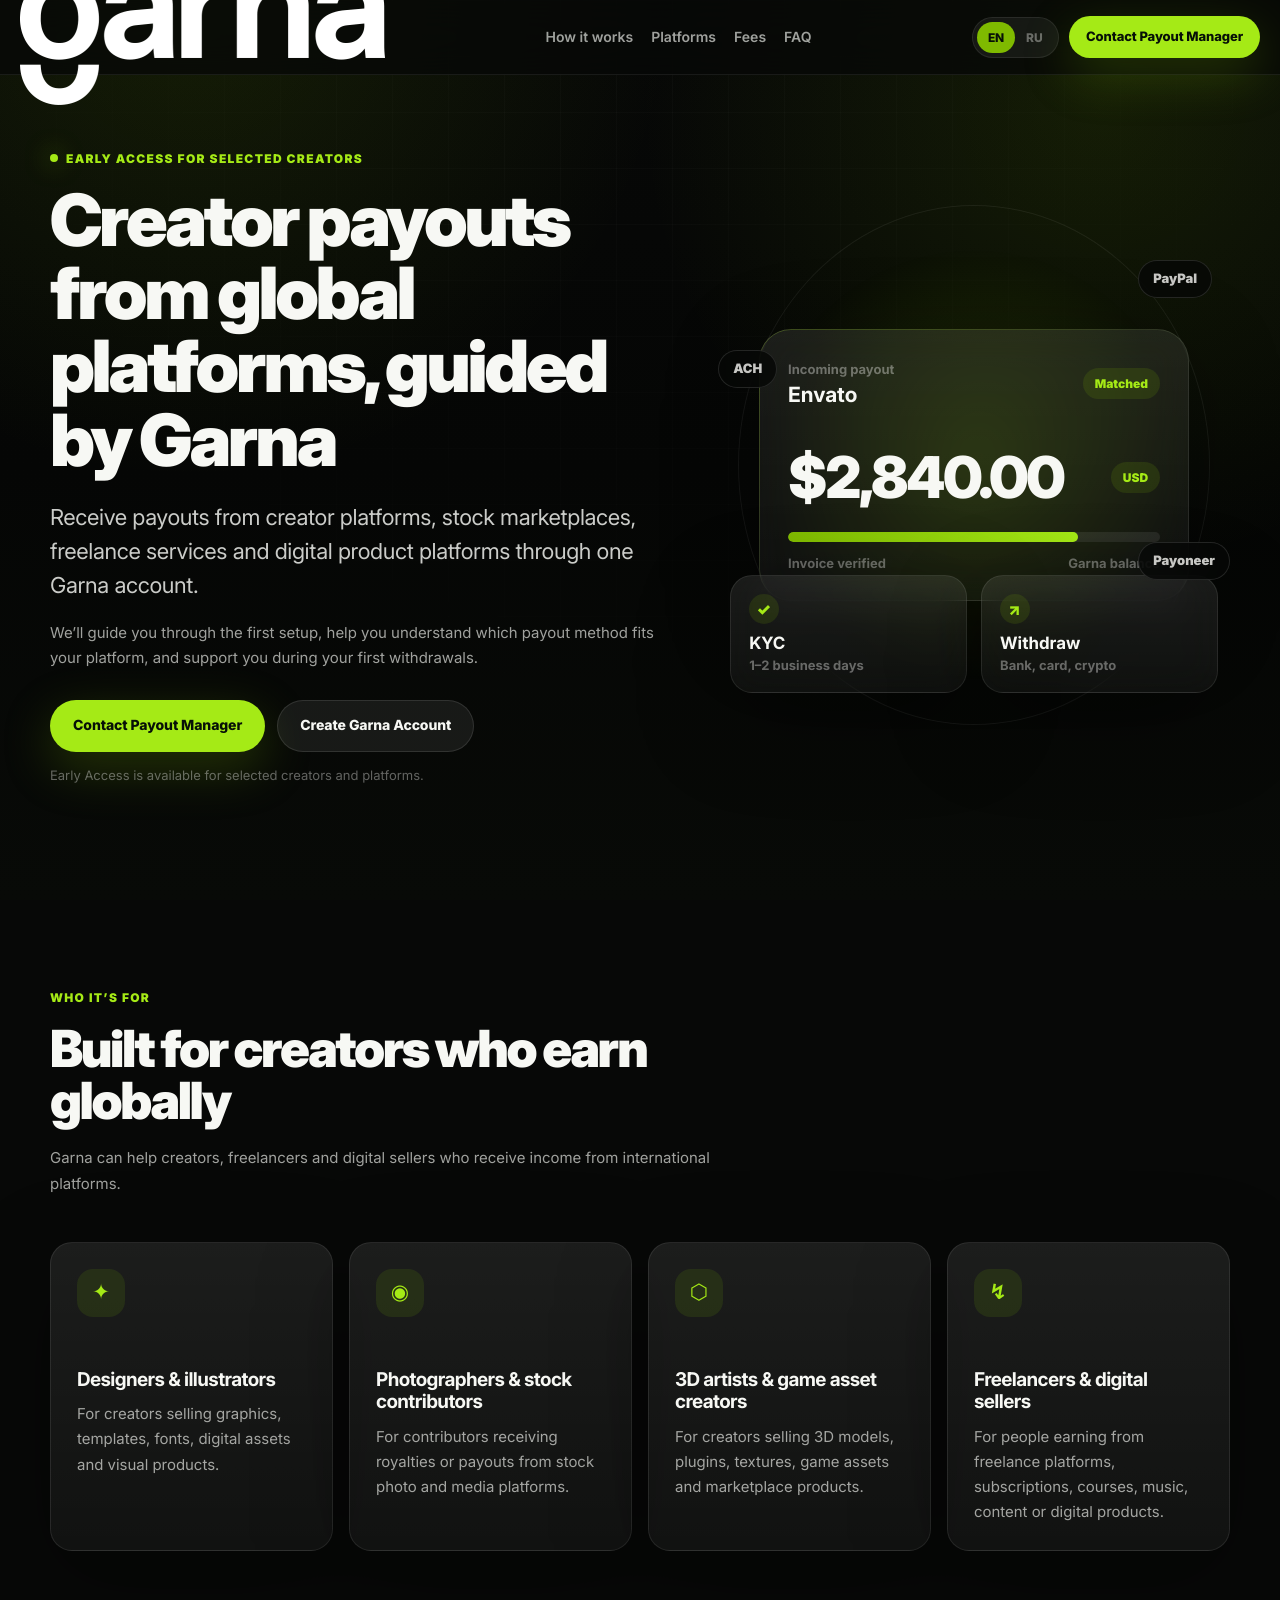
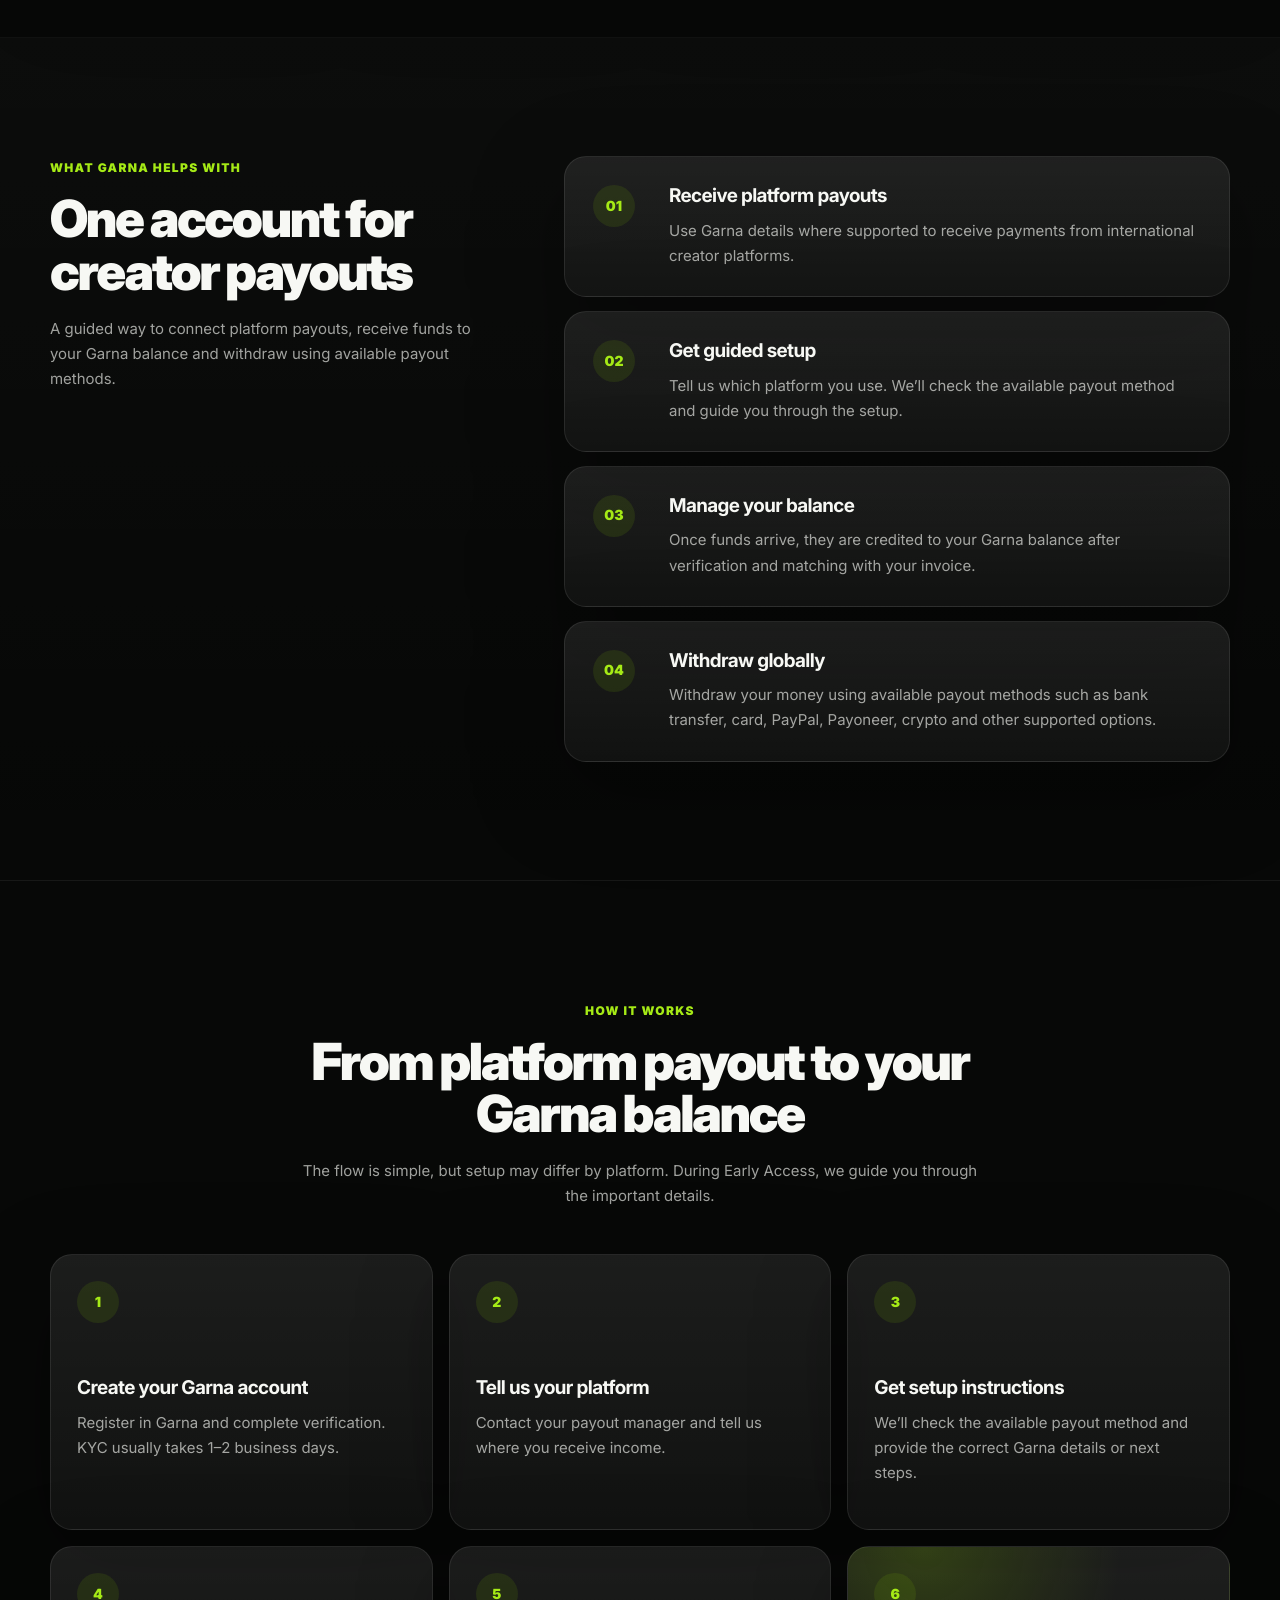
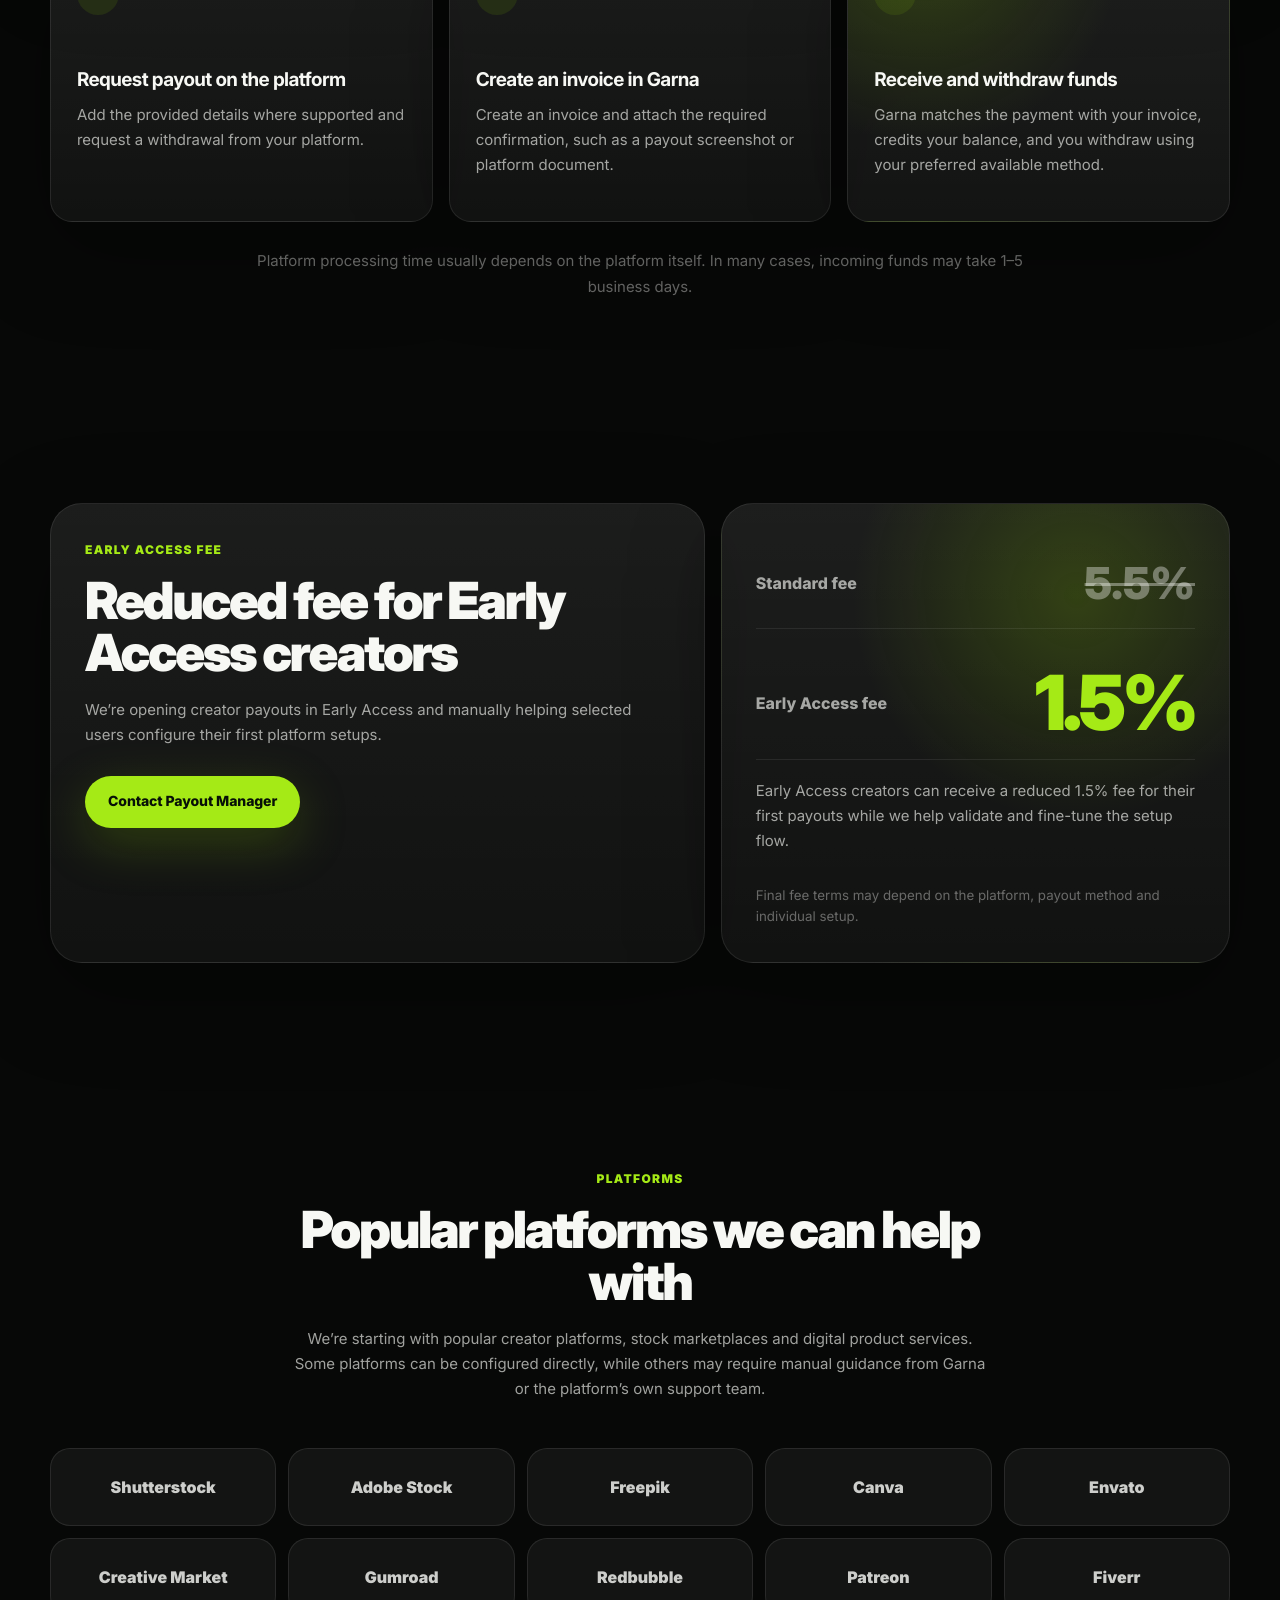
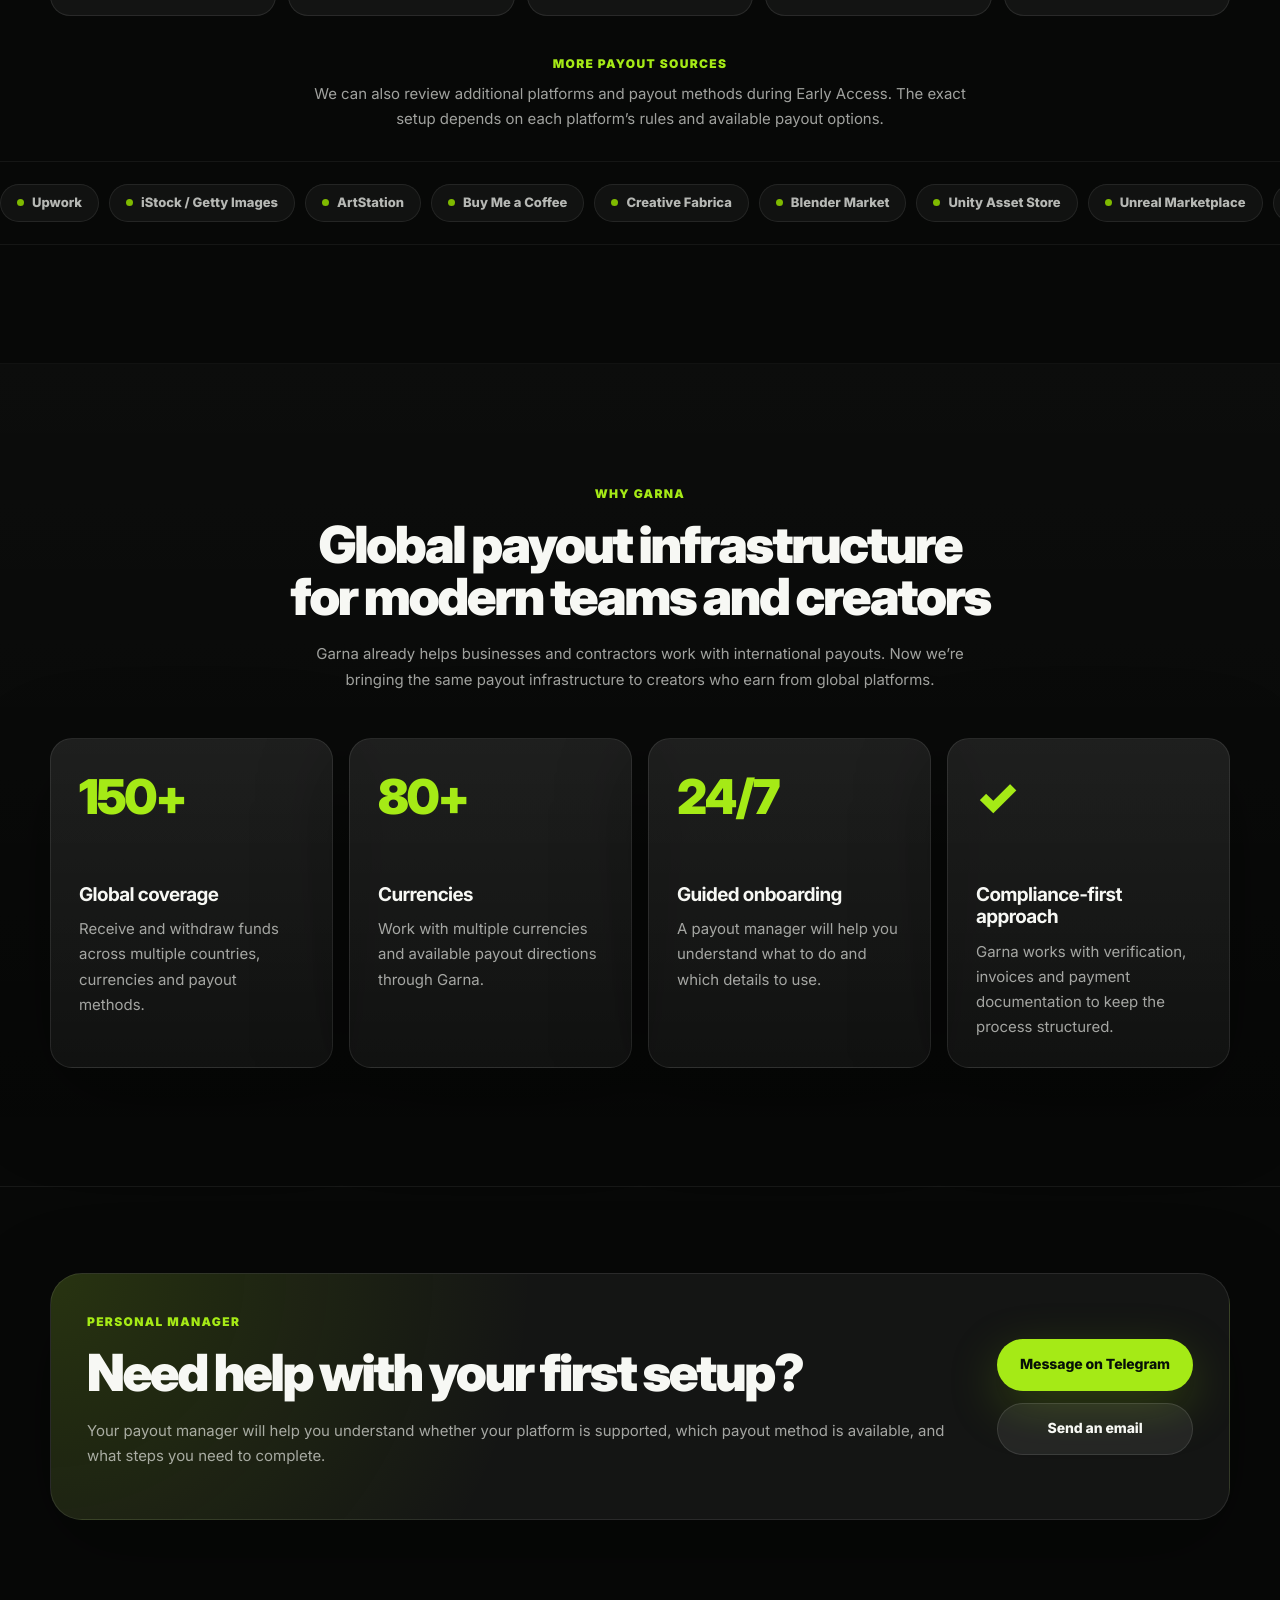
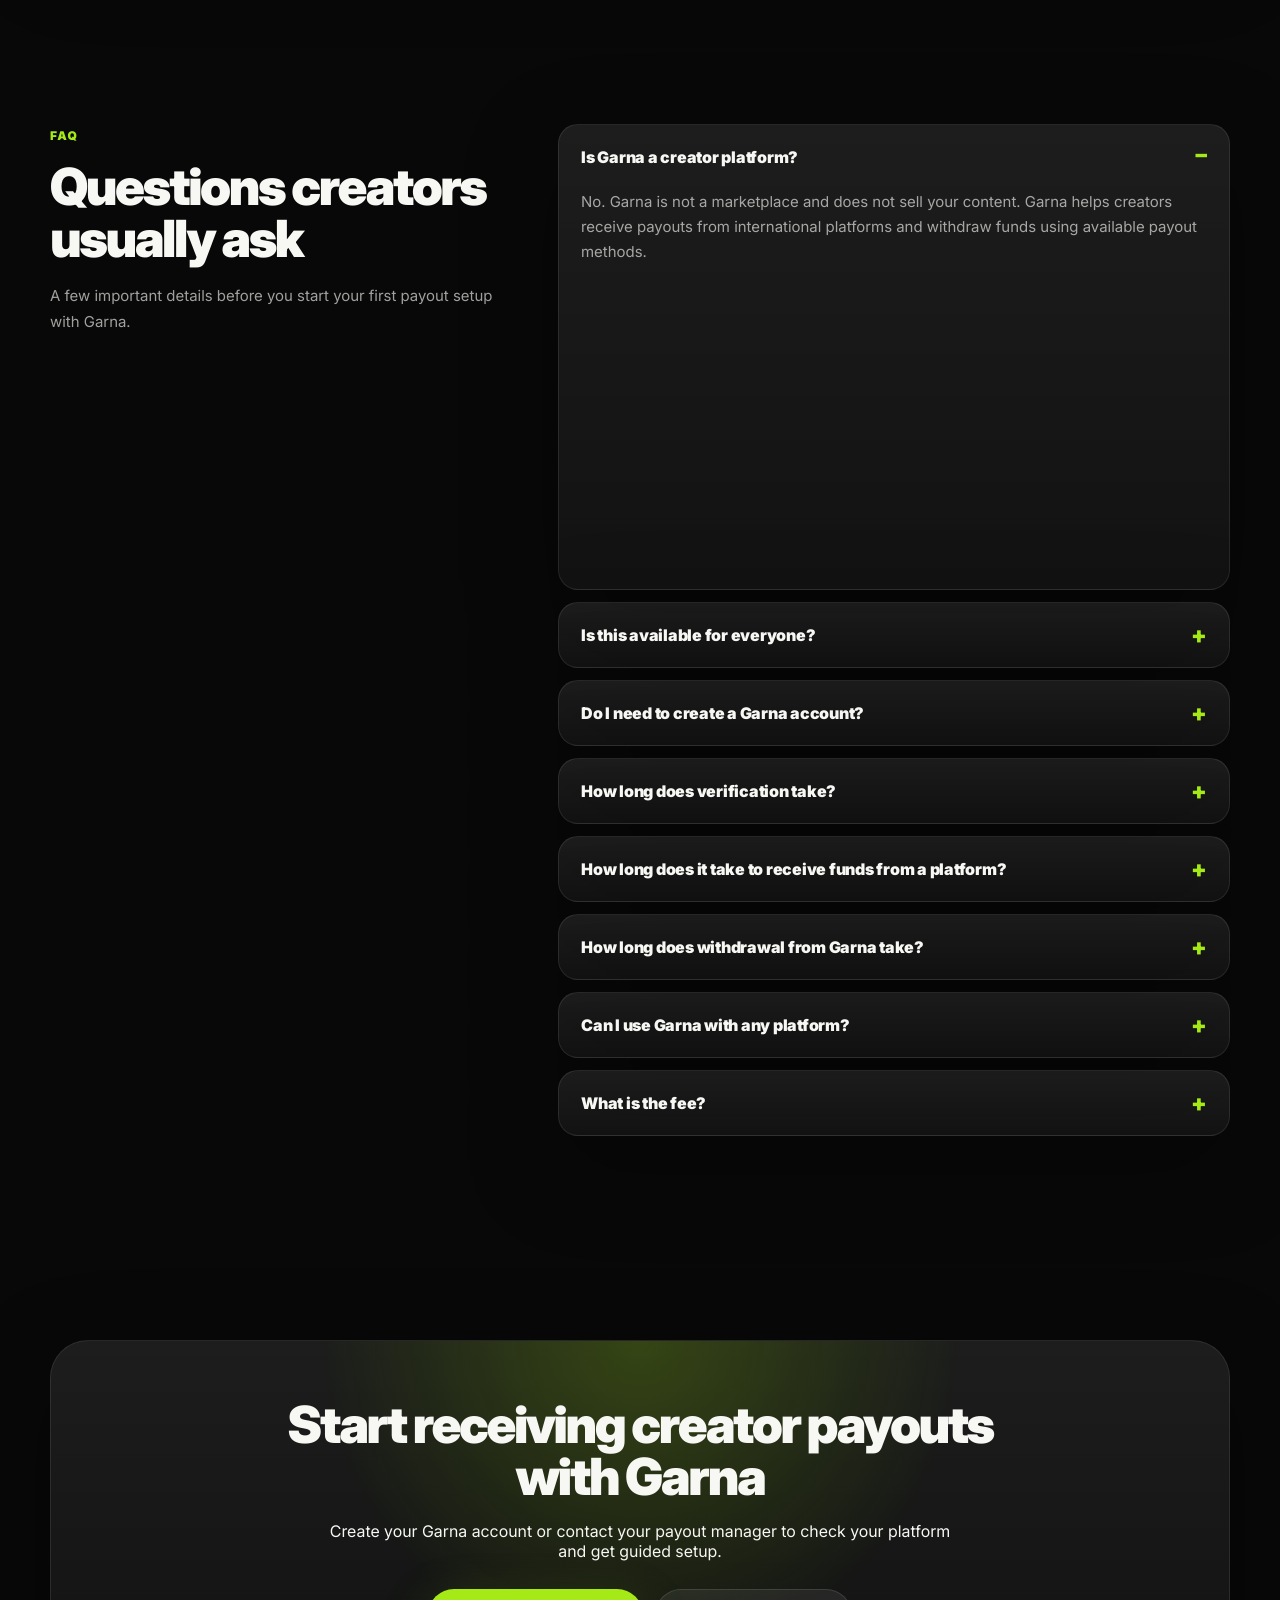
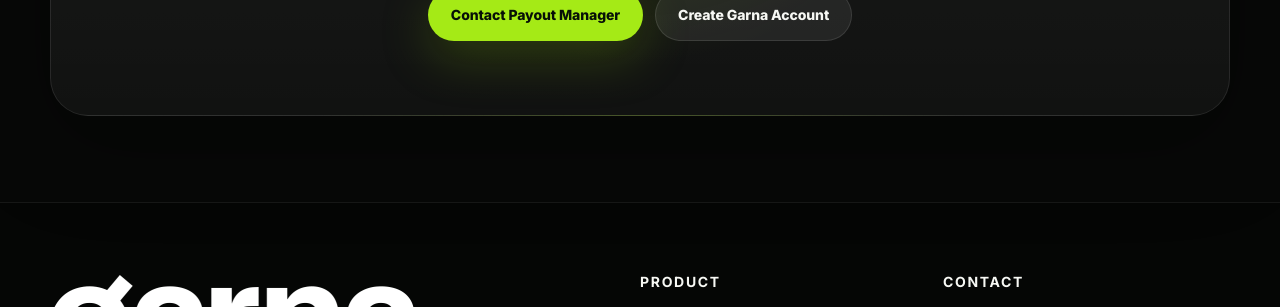
==== commit 2a78e241: "Add files via upload" ====
--- a/index.html
+++ b/index.html
@@ -1,433 +1,418 @@
 <!DOCTYPE html>
+
 <html lang="en">
 <head>
-  <meta charset="UTF-8" />
-  <meta name="viewport" content="width=device-width, initial-scale=1.0" />
-  <title>Garna for Creators</title>
-  <meta name="description" content="Creator payouts from global platforms, guided by Garna." />
-  <meta name="theme-color" content="#070807" />
-  <link rel="preconnect" href="https://fonts.googleapis.com">
-  <link rel="preconnect" href="https://fonts.gstatic.com" crossorigin>
-  <link href="https://fonts.googleapis.com/css2?family=Inter:wght@400;500;600;700;800;900&display=swap" rel="stylesheet">
-  <link rel="stylesheet" href="styles.css" />
-</head>
+<meta charset="utf-8"/>
+<meta content="width=device-width, initial-scale=1.0" name="viewport"/>
+<title>Garna for Creators</title>
+<meta content="Creator payouts from global platforms, guided by Garna." name="description"/>
+<meta content="#070807" name="theme-color"/>
+<!-- Favicon / app icons -->
+<link href="assets/favicon.ico" rel="icon" sizes="any"/>
+<link href="assets/favicon-32.png" rel="icon" sizes="32x32" type="image/png"/>
+<link href="assets/favicon-180.png" rel="apple-touch-icon"/>
+<link href="https://fonts.googleapis.com" rel="preconnect"/>
+<link crossorigin="" href="https://fonts.gstatic.com" rel="preconnect"/>
+<link href="https://fonts.googleapis.com/css2?family=Inter:wght@400;500;600;700;800;900&amp;display=swap" rel="stylesheet"/>
+<link href="styles.css" rel="stylesheet">
+</link></head>
 <body>
-  <div class="page-glow" aria-hidden="true"></div>
+<div aria-hidden="true" class="page-glow"></div>
+<!-- Header / navigation -->
+<header class="site-header" id="top">
+<div class="nav-shell">
+<a aria-label="Garna home" class="brand-logo" href="#top">
+<img alt="Garna" src="assets/garna-white.png"/>
+</a>
+<nav aria-label="Primary navigation" class="main-nav">
+<a data-i18n="nav.how" href="#how">How it works</a>
+<a data-i18n="nav.platforms" href="#platforms">Platforms</a>
+<a data-i18n="nav.fees" href="#fees">Fees</a>
+<a data-i18n="nav.faq" href="#faq">FAQ</a>
+</nav>
+<div class="nav-actions">
+<div aria-label="Language switcher" class="lang-switch">
+<button class="lang-btn is-active" data-lang="en" type="button">EN</button>
+<button class="lang-btn" data-lang="ru" type="button">RU</button>
+</div>
+<a class="btn btn-small btn-primary nav-cta" data-i18n="cta.manager" href="https://t.me/likelyiam" rel="noopener" target="_blank">Contact Payout Manager</a>
 
-  <header class="site-header" id="top">
-    <div class="nav-shell">
-      <a class="logo" href="#top" aria-label="Garna home">garna</a>
+<button aria-expanded="false" aria-label="Open menu" class="menu-btn" type="button">
+<span></span><span></span>
+</button>
+</div>
+</div>
+<div class="mobile-nav" hidden="">
+<a data-i18n="nav.how" href="#how">How it works</a>
+<a data-i18n="nav.platforms" href="#platforms">Platforms</a>
+<a data-i18n="nav.fees" href="#fees">Fees</a>
+<a data-i18n="nav.faq" href="#faq">FAQ</a>
+<a class="btn btn-primary" data-i18n="cta.manager" href="https://t.me/likelyiam" rel="noopener" target="_blank">Contact Payout Manager</a>
 
-      <nav class="main-nav" aria-label="Primary navigation">
-        <a href="#how" data-i18n="nav.how">How it works</a>
-        <a href="#platforms" data-i18n="nav.platforms">Platforms</a>
-        <a href="#fees" data-i18n="nav.fees">Fees</a>
-        <a href="#faq" data-i18n="nav.faq">FAQ</a>
-      </nav>
-
-      <div class="nav-actions">
-        <div class="lang-switch" aria-label="Language switcher">
-          <button class="lang-btn is-active" type="button" data-lang="en">EN</button>
-          <button class="lang-btn" type="button" data-lang="ru">RU</button>
-        </div>
-        <a class="btn btn-small btn-primary nav-cta" href="https://app.garna.io/auth/sign-up" target="_blank" rel="noopener" data-i18n="cta.create">Create Garna Account</a>
-        <button class="menu-btn" type="button" aria-label="Open menu" aria-expanded="false">
-          <span></span><span></span>
-        </button>
-      </div>
-    </div>
-
-    <div class="mobile-nav" hidden>
-      <a href="#how" data-i18n="nav.how">How it works</a>
-      <a href="#platforms" data-i18n="nav.platforms">Platforms</a>
-      <a href="#fees" data-i18n="nav.fees">Fees</a>
-      <a href="#faq" data-i18n="nav.faq">FAQ</a>
-      <a class="btn btn-primary" href="https://app.garna.io/auth/sign-up" target="_blank" rel="noopener" data-i18n="cta.create">Create Garna Account</a>
-    </div>
-  </header>
-
-  <main>
-    <section class="hero section-pad">
-      <div class="container hero-grid">
-        <div class="hero-copy reveal">
-          <div class="eyebrow">
-            <span class="dot"></span>
-            <span data-i18n="hero.eyebrow">Early Access for selected creators</span>
-          </div>
-          <h1 data-i18n="hero.title">Creator payouts from global platforms, guided by Garna</h1>
-          <p class="lead" data-i18n="hero.subtitle">Receive payouts from creator platforms, stock marketplaces, freelance services and digital product platforms through one Garna account.</p>
-          <p class="hero-note" data-i18n="hero.note">We’ll guide you through the first setup, help you understand which payout method fits your platform, and support you during your first withdrawals.</p>
-          <div class="hero-actions">
-            <a class="btn btn-primary" href="https://app.garna.io/auth/sign-up" target="_blank" rel="noopener" data-i18n="cta.create">Create Garna Account</a>
-            <a class="btn btn-secondary" href="https://t.me/likelyIam" target="_blank" rel="noopener" data-i18n="cta.manager">Contact Payout Manager</a>
-          </div>
-          <p class="microcopy" data-i18n="hero.micro">Early Access is available for selected creators and platforms.</p>
-        </div>
-
-        <div class="hero-visual reveal delay-1" aria-label="Garna creator payout flow preview">
-          <div class="flow-card main-flow">
-            <div class="flow-head">
-              <div>
-                <span class="muted-label" data-i18n="visual.cardLabel">Incoming payout</span>
-                <strong>Envato</strong>
-              </div>
-              <span class="status-pill" data-i18n="visual.matched">Matched</span>
-            </div>
-            <div class="amount-row">
-              <span>$2,840.00</span>
-              <span class="amount-tag">USD</span>
-            </div>
-            <div class="progress-line"><span></span></div>
-            <div class="flow-meta">
-              <span data-i18n="visual.invoice">Invoice verified</span>
-              <span data-i18n="visual.balance">Garna balance</span>
-            </div>
-          </div>
-
-          <div class="mini-grid">
-            <div class="mini-card">
-              <span class="mini-icon">✓</span>
-              <strong data-i18n="visual.kyc">KYC</strong>
-              <p data-i18n="visual.kycText">1–2 business days</p>
-            </div>
-            <div class="mini-card">
-              <span class="mini-icon">↗</span>
-              <strong data-i18n="visual.withdraw">Withdraw</strong>
-              <p data-i18n="visual.withdrawText">Bank, card, crypto</p>
-            </div>
-          </div>
-
-          <div class="orbit orbit-a">PayPal</div>
-          <div class="orbit orbit-b">ACH</div>
-          <div class="orbit orbit-c">Payoneer</div>
-        </div>
-      </div>
-    </section>
-
-    <section class="transition-banner" id="transitionBanner" hidden>
-      <div class="container">
-        <div class="transition-card reveal">
-          <div>
-            <span class="section-kicker" data-i18n="transition.kicker">Partner transition</span>
-            <h2 data-i18n="transition.title">Moving your payout setup to Garna?</h2>
-            <p data-i18n="transition.text">You were invited to Garna through one of our partners. Our team will help you move your payout setup step by step, so you can continue receiving creator payouts with less friction.</p>
-          </div>
-          <a class="btn btn-primary" href="https://t.me/likelyIam" target="_blank" rel="noopener" data-i18n="cta.manager">Contact Payout Manager</a>
-        </div>
-      </div>
-    </section>
-
-    <section class="section-pad compact" id="who">
-      <div class="container">
-        <div class="section-head reveal">
-          <span class="section-kicker" data-i18n="who.kicker">Who it’s for</span>
-          <h2 data-i18n="who.title">Built for creators who earn globally</h2>
-          <p data-i18n="who.text">Garna can help creators, freelancers and digital sellers who receive income from international platforms.</p>
-        </div>
-
-        <div class="cards four-cols">
-          <article class="card reveal">
-            <span class="card-icon">✦</span>
-            <h3 data-i18n="who.card1.title">Designers & illustrators</h3>
-            <p data-i18n="who.card1.text">For creators selling graphics, templates, fonts, digital assets and visual products.</p>
-          </article>
-          <article class="card reveal delay-1">
-            <span class="card-icon">◉</span>
-            <h3 data-i18n="who.card2.title">Photographers & stock contributors</h3>
-            <p data-i18n="who.card2.text">For contributors receiving royalties or payouts from stock photo and media platforms.</p>
-          </article>
-          <article class="card reveal delay-2">
-            <span class="card-icon">⬡</span>
-            <h3 data-i18n="who.card3.title">3D artists & game asset creators</h3>
-            <p data-i18n="who.card3.text">For creators selling 3D models, plugins, textures, game assets and marketplace products.</p>
-          </article>
-          <article class="card reveal delay-3">
-            <span class="card-icon">↯</span>
-            <h3 data-i18n="who.card4.title">Freelancers & digital sellers</h3>
-            <p data-i18n="who.card4.text">For people earning from freelance platforms, subscriptions, courses, music, content or digital products.</p>
-          </article>
-        </div>
-      </div>
-    </section>
-
-    <section class="section-pad muted-section" id="helps">
-      <div class="container split-grid">
-        <div class="section-head sticky-copy reveal">
-          <span class="section-kicker" data-i18n="helps.kicker">What Garna helps with</span>
-          <h2 data-i18n="helps.title">One account for creator payouts</h2>
-          <p data-i18n="helps.text">A guided way to connect platform payouts, receive funds to your Garna balance and withdraw using available payout methods.</p>
-        </div>
-
-        <div class="feature-stack">
-          <article class="feature-row reveal">
-            <span>01</span>
-            <div>
-              <h3 data-i18n="helps.f1.title">Receive platform payouts</h3>
-              <p data-i18n="helps.f1.text">Use Garna details where supported to receive payments from international creator platforms.</p>
-            </div>
-          </article>
-          <article class="feature-row reveal">
-            <span>02</span>
-            <div>
-              <h3 data-i18n="helps.f2.title">Get guided setup</h3>
-              <p data-i18n="helps.f2.text">Tell us which platform you use. We’ll check the available payout method and guide you through the setup.</p>
-            </div>
-          </article>
-          <article class="feature-row reveal">
-            <span>03</span>
-            <div>
-              <h3 data-i18n="helps.f3.title">Manage your balance</h3>
-              <p data-i18n="helps.f3.text">Once funds arrive, they are credited to your Garna balance after verification and matching with your invoice.</p>
-            </div>
-          </article>
-          <article class="feature-row reveal">
-            <span>04</span>
-            <div>
-              <h3 data-i18n="helps.f4.title">Withdraw globally</h3>
-              <p data-i18n="helps.f4.text">Withdraw your money using available payout methods such as bank transfer, card, PayPal, Payoneer, crypto and other supported options.</p>
-            </div>
-          </article>
-        </div>
-      </div>
-    </section>
-
-    <section class="section-pad" id="how">
-      <div class="container">
-        <div class="section-head centered reveal">
-          <span class="section-kicker" data-i18n="how.kicker">How it works</span>
-          <h2 data-i18n="how.title">From platform payout to your Garna balance</h2>
-          <p data-i18n="how.text">The flow is simple, but setup may differ by platform. During Early Access, we guide you through the important details.</p>
-        </div>
-
-        <div class="steps">
-          <article class="step-card reveal">
-            <span>1</span>
-            <h3 data-i18n="how.s1.title">Create your Garna account</h3>
-            <p data-i18n="how.s1.text">Register in Garna and complete verification. KYC usually takes 1–2 business days.</p>
-          </article>
-          <article class="step-card reveal delay-1">
-            <span>2</span>
-            <h3 data-i18n="how.s2.title">Tell us your platform</h3>
-            <p data-i18n="how.s2.text">Contact your payout manager and tell us where you receive income.</p>
-          </article>
-          <article class="step-card reveal delay-2">
-            <span>3</span>
-            <h3 data-i18n="how.s3.title">Get setup instructions</h3>
-            <p data-i18n="how.s3.text">We’ll check the available payout method and provide the correct Garna details or next steps.</p>
-          </article>
-          <article class="step-card reveal">
-            <span>4</span>
-            <h3 data-i18n="how.s4.title">Request payout on the platform</h3>
-            <p data-i18n="how.s4.text">Add the provided details where supported and request a withdrawal from your platform.</p>
-          </article>
-          <article class="step-card reveal delay-1">
-            <span>5</span>
-            <h3 data-i18n="how.s5.title">Create an invoice in Garna</h3>
-            <p data-i18n="how.s5.text">Create an invoice and attach the required confirmation, such as a payout screenshot or platform document.</p>
-          </article>
-          <article class="step-card reveal delay-2 accent-step">
-            <span>6</span>
-            <h3 data-i18n="how.s6.title">Receive and withdraw funds</h3>
-            <p data-i18n="how.s6.text">Garna matches the payment with your invoice, credits your balance, and you withdraw using your preferred available method.</p>
-          </article>
-        </div>
-        <p class="section-note reveal" data-i18n="how.note">Platform processing time usually depends on the platform itself. In many cases, incoming funds may take 1–5 business days.</p>
-      </div>
-    </section>
-
-    <section class="section-pad compact" id="fees">
-      <div class="container fee-grid">
-        <div class="fee-card reveal">
-          <span class="section-kicker" data-i18n="fees.kicker">Early Access fee</span>
-          <h2 data-i18n="fees.title">Reduced fee for Early Access creators</h2>
-          <p data-i18n="fees.text">We’re opening creator payouts in Early Access and manually helping selected users configure their first platform setups.</p>
-          <div class="fee-actions">
-            <a class="btn btn-primary" href="https://t.me/likelyIam" target="_blank" rel="noopener" data-i18n="cta.manager">Contact Payout Manager</a>
-          </div>
-        </div>
-
-        <div class="price-card reveal delay-1">
-          <div class="price-row old-price">
-            <span data-i18n="fees.standard">Standard fee</span>
-            <strong>4%</strong>
-          </div>
-          <div class="price-row new-price">
-            <span data-i18n="fees.early">Early Access fee</span>
-            <strong>1.5%</strong>
-          </div>
-          <p data-i18n="fees.caption">Early Access creators can receive a reduced 1.5% fee for their first payouts while we help validate and fine-tune the setup flow.</p>
-          <small data-i18n="fees.disclaimer">Final fee terms may depend on the platform, payout method and individual setup.</small>
-        </div>
-      </div>
-    </section>
-
-    <section class="section-pad" id="platforms">
-      <div class="container">
-        <div class="section-head centered reveal">
-          <span class="section-kicker" data-i18n="platforms.kicker">Platforms</span>
-          <h2 data-i18n="platforms.title">Popular platforms we can help with</h2>
-          <p data-i18n="platforms.text">We’re starting with popular creator platforms, stock marketplaces and digital product services. Some platforms can be configured directly, while others may require manual guidance from Garna or the platform’s own support team.</p>
-        </div>
-
-        <div class="platform-grid reveal" aria-label="Popular platforms">
-          <div class="platform-pill">Shutterstock</div>
-          <div class="platform-pill">Adobe Stock</div>
-          <div class="platform-pill">Freepik</div>
-          <div class="platform-pill">Canva</div>
-          <div class="platform-pill">Envato</div>
-          <div class="platform-pill">Creative Market</div>
-          <div class="platform-pill">Gumroad</div>
-          <div class="platform-pill">Redbubble</div>
-          <div class="platform-pill">Patreon</div>
-          <div class="platform-pill">Fiverr</div>
-        </div>
-      </div>
-
-      <div class="container">
-        <div class="ticker-intro reveal">
-          <span class="section-kicker" data-i18n="platforms.moreKicker">More payout sources</span>
-          <p data-i18n="platforms.moreText">We can also review additional platforms and payout methods during Early Access. The exact setup depends on each platform’s rules and available payout options.</p>
-        </div>
-      </div>
-
-      <div class="ticker-wrap reveal" aria-hidden="true">
-        <div class="ticker-track" id="platformTicker"></div>
-      </div>
-    </section>
-
-    <section class="section-pad muted-section" id="why">
-      <div class="container">
-        <div class="section-head centered reveal">
-          <span class="section-kicker" data-i18n="why.kicker">Why Garna</span>
-          <h2 data-i18n="why.title">Global payout infrastructure for modern teams and creators</h2>
-          <p data-i18n="why.text">Garna already helps businesses and contractors work with international payouts. Now we’re bringing the same payout infrastructure to creators who earn from global platforms.</p>
-        </div>
-
-        <div class="trust-grid">
-          <article class="trust-card reveal">
-            <strong>150+</strong>
-            <h3 data-i18n="why.t1.title">Global coverage</h3>
-            <p data-i18n="why.t1.text">Receive and withdraw funds across multiple countries, currencies and payout methods.</p>
-          </article>
-          <article class="trust-card reveal delay-1">
-            <strong>80+</strong>
-            <h3 data-i18n="why.t2.title">Currencies</h3>
-            <p data-i18n="why.t2.text">Work with multiple currencies and available payout directions through Garna.</p>
-          </article>
-          <article class="trust-card reveal delay-2">
-            <strong>24/7</strong>
-            <h3 data-i18n="why.t3.title">Guided onboarding</h3>
-            <p data-i18n="why.t3.text">A payout manager will help you understand what to do and which details to use.</p>
-          </article>
-          <article class="trust-card reveal delay-3">
-            <strong>✓</strong>
-            <h3 data-i18n="why.t4.title">Compliance-first approach</h3>
-            <p data-i18n="why.t4.text">Garna works with verification, invoices and payment documentation to keep the process structured.</p>
-          </article>
-        </div>
-      </div>
-    </section>
-
-    <section class="section-pad compact" id="manager">
-      <div class="container manager-card reveal">
-        <div>
-          <span class="section-kicker" data-i18n="manager.kicker">Personal manager</span>
-          <h2 data-i18n="manager.title">Need help with your first setup?</h2>
-          <p data-i18n="manager.text">Your payout manager will help you understand whether your platform is supported, which payout method is available, and what steps you need to complete.</p>
-          <div class="contact-lines">
-            <a href="https://t.me/likelyIam" target="_blank" rel="noopener">Telegram: @likelyIam</a>
-            <a href="mailto:rbl@garna.io">Email: rbl@garna.io</a>
-          </div>
-        </div>
-        <div class="manager-actions">
-          <a class="btn btn-primary" href="https://t.me/likelyIam" target="_blank" rel="noopener" data-i18n="manager.telegram">Message on Telegram</a>
-          <a class="btn btn-secondary" href="mailto:rbl@garna.io" data-i18n="manager.email">Send an email</a>
-        </div>
-      </div>
-    </section>
-
-    <section class="section-pad" id="faq">
-      <div class="container faq-grid">
-        <div class="section-head reveal">
-          <span class="section-kicker" data-i18n="faq.kicker">FAQ</span>
-          <h2 data-i18n="faq.title">Questions creators usually ask</h2>
-          <p data-i18n="faq.text">A few important details before you start your first payout setup with Garna.</p>
-        </div>
-
-        <div class="faq-list reveal delay-1">
-          <div class="faq-item is-open">
-            <button class="faq-question" type="button" aria-expanded="true" data-i18n="faq.q1">Is Garna a creator platform?</button>
-            <div class="faq-answer"><p data-i18n="faq.a1">No. Garna is not a marketplace and does not sell your content. Garna helps creators receive payouts from international platforms and withdraw funds using available payout methods.</p></div>
-          </div>
-          <div class="faq-item">
-            <button class="faq-question" type="button" aria-expanded="false" data-i18n="faq.q2">Is this available for everyone?</button>
-            <div class="faq-answer"><p data-i18n="faq.a2">Creator payouts are currently available in Early Access. We start with selected creators and platforms to make sure each setup works correctly.</p></div>
-          </div>
-          <div class="faq-item">
-            <button class="faq-question" type="button" aria-expanded="false" data-i18n="faq.q3">Do I need to create a Garna account?</button>
-            <div class="faq-answer"><p data-i18n="faq.a3">Yes. You need a Garna account to complete verification, create invoices, receive funds and withdraw your balance.</p></div>
-          </div>
-          <div class="faq-item">
-            <button class="faq-question" type="button" aria-expanded="false" data-i18n="faq.q4">How long does verification take?</button>
-            <div class="faq-answer"><p data-i18n="faq.a4">KYC usually takes 1–2 business days, depending on the documents and verification flow.</p></div>
-          </div>
-          <div class="faq-item">
-            <button class="faq-question" type="button" aria-expanded="false" data-i18n="faq.q5">How long does it take to receive funds from a platform?</button>
-            <div class="faq-answer"><p data-i18n="faq.a5">It depends on the platform and payout method. In many cases, incoming funds may take 1–5 business days after the platform sends the payout.</p></div>
-          </div>
-          <div class="faq-item">
-            <button class="faq-question" type="button" aria-expanded="false" data-i18n="faq.q6">How long does withdrawal from Garna take?</button>
-            <div class="faq-answer"><p data-i18n="faq.a6">Withdrawal timing depends on the selected method and destination. As a general guideline, it may take 1–2 business days for many standard methods.</p></div>
-          </div>
-          <div class="faq-item">
-            <button class="faq-question" type="button" aria-expanded="false" data-i18n="faq.q7">Can I use Garna with any platform?</button>
-            <div class="faq-answer"><p data-i18n="faq.a7">Not always. Each platform has its own payout rules and supported methods. During setup, we confirm whether your platform can be processed and which flow applies.</p></div>
-          </div>
-          <div class="faq-item">
-            <button class="faq-question" type="button" aria-expanded="false" data-i18n="faq.q8">What is the fee?</button>
-            <div class="faq-answer"><p data-i18n="faq.a8">The standard fee is 4%. Early Access creators can receive a reduced 1.5% fee for their first payouts, subject to final confirmation and setup details.</p></div>
-          </div>
-        </div>
-      </div>
-    </section>
-
-    <section class="final-cta section-pad compact">
-      <div class="container final-card reveal">
-        <h2 data-i18n="final.title">Start receiving creator payouts with Garna</h2>
-        <p data-i18n="final.text">Create your Garna account or contact your payout manager to check your platform and get guided setup.</p>
-        <div class="hero-actions centered-actions">
-          <a class="btn btn-primary" href="https://app.garna.io/auth/sign-up" target="_blank" rel="noopener" data-i18n="cta.create">Create Garna Account</a>
-          <a class="btn btn-secondary" href="https://t.me/likelyIam" target="_blank" rel="noopener" data-i18n="cta.manager">Contact Payout Manager</a>
-        </div>
-      </div>
-    </section>
-  </main>
-
-  <footer class="site-footer">
-    <div class="container footer-grid">
-      <div>
-        <a class="logo footer-logo" href="#top">garna</a>
-        <p data-i18n="footer.text">Creator payouts from global platforms, guided by Garna.</p>
-      </div>
-      <div>
-        <h3 data-i18n="footer.product">Product</h3>
-        <a href="#how" data-i18n="nav.how">How it works</a>
-        <a href="#platforms" data-i18n="nav.platforms">Platforms</a>
-        <a href="#fees" data-i18n="nav.fees">Fees</a>
-        <a href="#faq" data-i18n="nav.faq">FAQ</a>
-      </div>
-      <div>
-        <h3 data-i18n="footer.contact">Contact</h3>
-        <a href="https://t.me/likelyIam" target="_blank" rel="noopener">Telegram: @likelyIam</a>
-        <a href="mailto:rbl@garna.io">Email: rbl@garna.io</a>
-      </div>
-    </div>
-    <div class="container legal-row">
-      <p data-i18n="footer.legal">Garna is not a bank or financial institution. Financial technology services are provided through certified partners where applicable. Availability of payout methods, processing times and fees may depend on the user’s country, platform, verification status and selected withdrawal method.</p>
-      <span>© Garna. All rights reserved.</span>
-    </div>
-  </footer>
-
-  <script src="script.js"></script>
+</div>
+</header>
+<main>
+<!-- Hero: main promise + visual payout flow -->
+<section class="hero section-pad">
+<div class="container hero-grid">
+<div class="hero-copy reveal">
+<div class="eyebrow">
+<span class="dot"></span>
+<span data-i18n="hero.eyebrow">Early Access for selected creators</span>
+</div>
+<h1 data-i18n="hero.title">Creator payouts from global platforms, guided by Garna</h1>
+<p class="lead" data-i18n="hero.subtitle">Receive payouts from creator platforms, stock marketplaces, freelance services and digital product platforms through one Garna account.</p>
+<p class="hero-note" data-i18n="hero.note">We’ll guide you through the first setup, help you understand which payout method fits your platform, and support you during your first withdrawals.</p>
+<div class="hero-actions">
+<a class="btn btn-primary" data-i18n="cta.manager" href="https://t.me/likelyiam" rel="noopener" target="_blank">Contact Payout Manager</a>
+<a class="btn btn-secondary" data-i18n="cta.create" href="https://app.garna.io/auth/sign-up" rel="noopener" target="_blank">Create Garna Account</a>
+</div>
+<p class="microcopy" data-i18n="hero.micro">Early Access is available for selected creators and platforms.</p>
+</div>
+<div aria-label="Garna creator payout flow preview" class="hero-visual reveal delay-1">
+<div class="flow-card main-flow">
+<div class="flow-head">
+<div>
+<span class="muted-label" data-i18n="visual.cardLabel">Incoming payout</span>
+<strong>Envato</strong>
+</div>
+<span class="status-pill" data-i18n="visual.matched">Matched</span>
+</div>
+<div class="amount-row">
+<span>$2,840.00</span>
+<span class="amount-tag">USD</span>
+</div>
+<div class="progress-line"><span></span></div>
+<div class="flow-meta">
+<span data-i18n="visual.invoice">Invoice verified</span>
+<span data-i18n="visual.balance">Garna balance</span>
+</div>
+</div>
+<div class="mini-grid">
+<div class="mini-card">
+<span class="mini-icon">✓</span>
+<strong data-i18n="visual.kyc">KYC</strong>
+<p data-i18n="visual.kycText">1–2 business days</p>
+</div>
+<div class="mini-card">
+<span class="mini-icon">↗</span>
+<strong data-i18n="visual.withdraw">Withdraw</strong>
+<p data-i18n="visual.withdrawText">Bank, card, crypto</p>
+</div>
+</div>
+<div class="orbit orbit-a">PayPal</div>
+<div class="orbit orbit-b">ACH</div>
+<div class="orbit orbit-c">Payoneer</div>
+</div>
+</div>
+</section>
+<!-- Optional partner transition banner: visible only with ?mode=transition or ?ref=partner -->
+<section class="transition-banner" hidden="" id="transitionBanner">
+<div class="container">
+<div class="transition-card reveal">
+<div>
+<span class="section-kicker" data-i18n="transition.kicker">Partner transition</span>
+<h2 data-i18n="transition.title">Moving your payout setup to Garna?</h2>
+<p data-i18n="transition.text">You were invited to Garna through one of our partners. Our team will help you move your payout setup step by step, so you can continue receiving creator payouts with less friction.</p>
+</div>
+<a class="btn btn-primary" data-i18n="cta.manager" href="https://t.me/likelyiam" rel="noopener" target="_blank">Contact Payout Manager</a>
+</div>
+</div>
+</section>
+<section class="section-pad compact" id="who">
+<div class="container">
+<div class="section-head reveal">
+<span class="section-kicker" data-i18n="who.kicker">Who it’s for</span>
+<h2 data-i18n="who.title">Built for creators who earn globally</h2>
+<p data-i18n="who.text">Garna can help creators, freelancers and digital sellers who receive income from international platforms.</p>
+</div>
+<div class="cards four-cols">
+<article class="card reveal">
+<span class="card-icon">✦</span>
+<h3 data-i18n="who.card1.title">Designers &amp; illustrators</h3>
+<p data-i18n="who.card1.text">For creators selling graphics, templates, fonts, digital assets and visual products.</p>
+</article>
+<article class="card reveal delay-1">
+<span class="card-icon">◉</span>
+<h3 data-i18n="who.card2.title">Photographers &amp; stock contributors</h3>
+<p data-i18n="who.card2.text">For contributors receiving royalties or payouts from stock photo and media platforms.</p>
+</article>
+<article class="card reveal delay-2">
+<span class="card-icon">⬡</span>
+<h3 data-i18n="who.card3.title">3D artists &amp; game asset creators</h3>
+<p data-i18n="who.card3.text">For creators selling 3D models, plugins, textures, game assets and marketplace products.</p>
+</article>
+<article class="card reveal delay-3">
+<span class="card-icon">↯</span>
+<h3 data-i18n="who.card4.title">Freelancers &amp; digital sellers</h3>
+<p data-i18n="who.card4.text">For people earning from freelance platforms, subscriptions, courses, music, content or digital products.</p>
+</article>
+</div>
+</div>
+</section>
+<section class="section-pad muted-section" id="helps">
+<div class="container split-grid">
+<div class="section-head sticky-copy reveal">
+<span class="section-kicker" data-i18n="helps.kicker">What Garna helps with</span>
+<h2 data-i18n="helps.title">One account for creator payouts</h2>
+<p data-i18n="helps.text">A guided way to connect platform payouts, receive funds to your Garna balance and withdraw using available payout methods.</p>
+</div>
+<div class="feature-stack">
+<article class="feature-row reveal">
+<span>01</span>
+<div>
+<h3 data-i18n="helps.f1.title">Receive platform payouts</h3>
+<p data-i18n="helps.f1.text">Use Garna details where supported to receive payments from international creator platforms.</p>
+</div>
+</article>
+<article class="feature-row reveal">
+<span>02</span>
+<div>
+<h3 data-i18n="helps.f2.title">Get guided setup</h3>
+<p data-i18n="helps.f2.text">Tell us which platform you use. We’ll check the available payout method and guide you through the setup.</p>
+</div>
+</article>
+<article class="feature-row reveal">
+<span>03</span>
+<div>
+<h3 data-i18n="helps.f3.title">Manage your balance</h3>
+<p data-i18n="helps.f3.text">Once funds arrive, they are credited to your Garna balance after verification and matching with your invoice.</p>
+</div>
+</article>
+<article class="feature-row reveal">
+<span>04</span>
+<div>
+<h3 data-i18n="helps.f4.title">Withdraw globally</h3>
+<p data-i18n="helps.f4.text">Withdraw your money using available payout methods such as bank transfer, card, PayPal, Payoneer, crypto and other supported options.</p>
+</div>
+</article>
+</div>
+</div>
+</section>
+<section class="section-pad" id="how">
+<div class="container">
+<div class="section-head centered reveal">
+<span class="section-kicker" data-i18n="how.kicker">How it works</span>
+<h2 data-i18n="how.title">From platform payout to your Garna balance</h2>
+<p data-i18n="how.text">The flow is simple, but setup may differ by platform. During Early Access, we guide you through the important details.</p>
+</div>
+<div class="steps">
+<article class="step-card reveal">
+<span>1</span>
+<h3 data-i18n="how.s1.title">Create your Garna account</h3>
+<p data-i18n="how.s1.text">Register in Garna and complete verification. KYC usually takes 1–2 business days.</p>
+</article>
+<article class="step-card reveal delay-1">
+<span>2</span>
+<h3 data-i18n="how.s2.title">Tell us your platform</h3>
+<p data-i18n="how.s2.text">Contact your payout manager and tell us where you receive income.</p>
+</article>
+<article class="step-card reveal delay-2">
+<span>3</span>
+<h3 data-i18n="how.s3.title">Get setup instructions</h3>
+<p data-i18n="how.s3.text">We’ll check the available payout method and provide the correct Garna details or next steps.</p>
+</article>
+<article class="step-card reveal">
+<span>4</span>
+<h3 data-i18n="how.s4.title">Request payout on the platform</h3>
+<p data-i18n="how.s4.text">Add the provided details where supported and request a withdrawal from your platform.</p>
+</article>
+<article class="step-card reveal delay-1">
+<span>5</span>
+<h3 data-i18n="how.s5.title">Create an invoice in Garna</h3>
+<p data-i18n="how.s5.text">Create an invoice and attach the required confirmation, such as a payout screenshot or platform document.</p>
+</article>
+<article class="step-card reveal delay-2 accent-step">
+<span>6</span>
+<h3 data-i18n="how.s6.title">Receive and withdraw funds</h3>
+<p data-i18n="how.s6.text">Garna matches the payment with your invoice, credits your balance, and you withdraw using your preferred available method.</p>
+</article>
+</div>
+<p class="section-note reveal" data-i18n="how.note">Platform processing time usually depends on the platform itself. In many cases, incoming funds may take 1–5 business days.</p>
+</div>
+</section>
+<section class="section-pad compact" id="fees">
+<div class="container fee-grid">
+<div class="fee-card reveal">
+<span class="section-kicker" data-i18n="fees.kicker">Early Access fee</span>
+<h2 data-i18n="fees.title">Reduced fee for Early Access creators</h2>
+<p data-i18n="fees.text">We’re opening creator payouts in Early Access and manually helping selected users configure their first platform setups.</p>
+<div class="fee-actions">
+<a class="btn btn-primary" data-i18n="cta.manager" href="https://t.me/likelyiam" rel="noopener" target="_blank">Contact Payout Manager</a>
+</div>
+</div>
+<div class="price-card reveal delay-1">
+<div class="price-row old-price">
+<span data-i18n="fees.standard">Standard fee</span>
+<strong>5.5%</strong>
+</div>
+<div class="price-row new-price">
+<span data-i18n="fees.early">Early Access fee</span>
+<strong>1.5%</strong>
+</div>
+<p data-i18n="fees.caption">Early Access creators can receive a reduced 1.5% Garna service fee for their first payouts while we help validate and fine-tune the setup flow.</p>
+<small data-i18n="fees.disclaimer">The percentages above refer only to Garna’s service fee. Platform withdrawal fees, payment method charges, FX costs or other third-party fees may vary and are not included.</small>
+</div>
+</div>
+</section>
+<!-- Platforms: main list + running ticker -->
+<section class="section-pad" id="platforms">
+<div class="container">
+<div class="section-head centered reveal">
+<span class="section-kicker" data-i18n="platforms.kicker">Platforms</span>
+<h2 data-i18n="platforms.title">Popular platforms we can help with</h2>
+<p data-i18n="platforms.text">We’re starting with popular creator platforms, stock marketplaces and digital product services. Some platforms can be configured directly, while others may require manual guidance from Garna or the platform’s own support team.</p>
+</div>
+<div aria-label="Popular platforms" class="platform-grid reveal">
+<div class="platform-pill">Shutterstock</div>
+<div class="platform-pill">Adobe Stock</div>
+<div class="platform-pill">Freepik</div>
+<div class="platform-pill">Canva</div>
+<div class="platform-pill">Envato</div>
+<div class="platform-pill">Creative Market</div>
+<div class="platform-pill">Gumroad</div>
+<div class="platform-pill">Redbubble</div>
+<div class="platform-pill">Patreon</div>
+<div class="platform-pill">Fiverr</div>
+</div>
+</div>
+<div class="container">
+<div class="ticker-intro reveal">
+<span class="section-kicker" data-i18n="platforms.moreKicker">More payout sources</span>
+<p data-i18n="platforms.moreText">We can also review additional platforms and payout methods during Early Access. The exact setup depends on each platform’s rules and available payout options.</p>
+</div>
+</div>
+<div aria-hidden="true" class="ticker-wrap reveal">
+<div class="ticker-track" id="platformTicker"></div>
+</div>
+</section>
+<section class="section-pad muted-section" id="why">
+<div class="container">
+<div class="section-head centered reveal">
+<span class="section-kicker" data-i18n="why.kicker">Why Garna</span>
+<h2 data-i18n="why.title">Global payout infrastructure for modern teams and creators</h2>
+<p data-i18n="why.text">Garna already helps businesses and contractors work with international payouts. Now we’re bringing the same payout infrastructure to creators who earn from global platforms.</p>
+</div>
+<div class="trust-grid">
+<article class="trust-card reveal">
+<strong>150+</strong>
+<h3 data-i18n="why.t1.title">Global coverage</h3>
+<p data-i18n="why.t1.text">Receive and withdraw funds across multiple countries, currencies and payout methods.</p>
+</article>
+<article class="trust-card reveal delay-1">
+<strong>80+</strong>
+<h3 data-i18n="why.t2.title">Currencies</h3>
+<p data-i18n="why.t2.text">Work with multiple currencies and available payout directions through Garna.</p>
+</article>
+<article class="trust-card reveal delay-2">
+<strong>24/7</strong>
+<h3 data-i18n="why.t3.title">Guided onboarding</h3>
+<p data-i18n="why.t3.text">A payout manager will help you understand what to do and which details to use.</p>
+</article>
+<article class="trust-card reveal delay-3">
+<strong>✓</strong>
+<h3 data-i18n="why.t4.title">Compliance-first approach</h3>
+<p data-i18n="why.t4.text">Garna works with verification, invoices and payment documentation to keep the process structured.</p>
+</article>
+</div>
+</div>
+</section>
+<!-- Personal manager CTA -->
+<section class="section-pad compact" id="manager">
+<div class="container manager-card reveal">
+<div>
+<span class="section-kicker" data-i18n="manager.kicker">Personal manager</span>
+<h2 data-i18n="manager.title">Need help with your first setup?</h2>
+<p data-i18n="manager.text">Your payout manager will help you understand whether your platform is supported, which payout method is available, and what steps you need to complete.</p>
+</div>
+<div class="manager-actions">
+<a class="btn btn-primary" data-i18n="manager.telegram" href="https://t.me/likelyiam" rel="noopener" target="_blank">Message on Telegram</a>
+<a class="btn btn-secondary" data-i18n="manager.email" href="mailto:rbl@garna.io">Send an email</a>
+</div>
+</div>
+</section>
+<section class="section-pad" id="faq">
+<div class="container faq-grid">
+<div class="section-head reveal">
+<span class="section-kicker" data-i18n="faq.kicker">FAQ</span>
+<h2 data-i18n="faq.title">Questions creators usually ask</h2>
+<p data-i18n="faq.text">A few important details before you start your first payout setup with Garna.</p>
+</div>
+<div class="faq-list reveal delay-1">
+<div class="faq-item is-open">
+<button aria-expanded="true" class="faq-question" data-i18n="faq.q1" type="button">Is Garna a creator platform?</button>
+<div class="faq-answer"><p data-i18n="faq.a1">No. Garna is not a marketplace and does not sell your content. Garna helps creators receive payouts from international platforms and withdraw funds using available payout methods.</p></div>
+</div>
+<div class="faq-item">
+<button aria-expanded="false" class="faq-question" data-i18n="faq.q2" type="button">Is this available for everyone?</button>
+<div class="faq-answer"><p data-i18n="faq.a2">Creator payouts are currently available in Early Access. We start with selected creators and platforms to make sure each setup works correctly.</p></div>
+</div>
+<div class="faq-item">
+<button aria-expanded="false" class="faq-question" data-i18n="faq.q3" type="button">Do I need to create a Garna account?</button>
+<div class="faq-answer"><p data-i18n="faq.a3">Yes. You need a Garna account to complete verification, create invoices, receive funds and withdraw your balance.</p></div>
+</div>
+<div class="faq-item">
+<button aria-expanded="false" class="faq-question" data-i18n="faq.q4" type="button">How long does verification take?</button>
+<div class="faq-answer"><p data-i18n="faq.a4">KYC usually takes 1–2 business days, depending on the documents and verification flow.</p></div>
+</div>
+<div class="faq-item">
+<button aria-expanded="false" class="faq-question" data-i18n="faq.q5" type="button">How long does it take to receive funds from a platform?</button>
+<div class="faq-answer"><p data-i18n="faq.a5">It depends on the platform and payout method. In many cases, incoming funds may take 1–5 business days after the platform sends the payout.</p></div>
+</div>
+<div class="faq-item">
+<button aria-expanded="false" class="faq-question" data-i18n="faq.q6" type="button">How long does withdrawal from Garna take?</button>
+<div class="faq-answer"><p data-i18n="faq.a6">Withdrawal timing depends on the selected method and destination. As a general guideline, it may take 1–2 business days for many standard methods.</p></div>
+</div>
+<div class="faq-item">
+<button aria-expanded="false" class="faq-question" data-i18n="faq.q7" type="button">Can I use Garna with any platform?</button>
+<div class="faq-answer"><p data-i18n="faq.a7">Not always. Each platform has its own payout rules and supported methods. During setup, we confirm whether your platform can be processed and which flow applies.</p></div>
+</div>
+<div class="faq-item">
+<button aria-expanded="false" class="faq-question" data-i18n="faq.q8" type="button">What is the fee?</button>
+<div class="faq-answer"><p data-i18n="faq.a8">The standard Garna service fee is 5.5%. Early Access creators can receive a reduced 1.5% Garna service fee for their first payouts, subject to final confirmation and setup details.</p></div>
+</div>
+</div>
+</div>
+</section>
+<section class="final-cta section-pad compact">
+<div class="container final-card reveal">
+<h2 data-i18n="final.title">Start receiving creator payouts with Garna</h2>
+<p data-i18n="final.text">Contact your payout manager to check your platform and get guided setup, or create your Garna account when you’re ready to continue.</p>
+<div class="hero-actions centered-actions">
+<a class="btn btn-primary" data-i18n="cta.manager" href="https://t.me/likelyiam" rel="noopener" target="_blank">Contact Payout Manager</a>
+<a class="btn btn-secondary" data-i18n="cta.create" href="https://app.garna.io/auth/sign-up" rel="noopener" target="_blank">Create Garna Account</a>
+</div>
+</div>
+</section>
+</main>
+<!-- Footer -->
+<footer class="site-footer">
+<div class="container footer-grid">
+<div>
+<a aria-label="Garna home" class="brand-logo footer-logo" href="#top">
+<img alt="Garna" src="assets/garna-white.png"/>
+</a>
+<p data-i18n="footer.text">Creator payouts from global platforms, guided by Garna.</p>
+</div>
+<div>
+<h3 data-i18n="footer.product">Product</h3>
+<a data-i18n="nav.how" href="#how">How it works</a>
+<a data-i18n="nav.platforms" href="#platforms">Platforms</a>
+<a data-i18n="nav.fees" href="#fees">Fees</a>
+<a data-i18n="nav.faq" href="#faq">FAQ</a>
+</div>
+<div>
+<h3 data-i18n="footer.contact">Contact</h3>
+<a href="https://t.me/likelyiam" rel="noopener" target="_blank">Telegram: @likelyiam</a>
+<a href="mailto:rbl@garna.io">Email: rbl@garna.io</a>
+</div>
+</div>
+<div class="container legal-row">
+<p data-i18n="footer.legal">Garna is not a bank or financial institution. Financial technology services are provided through certified partners where applicable. Availability of payout methods, processing times and fees may depend on the user’s country, platform, verification status and selected withdrawal method.</p>
+<span>© Garna. All rights reserved.</span>
+</div>
+</footer>
+<!-- Main page logic: translations, URL modes, ticker, mobile menu, FAQ -->
+<script src="script.js"></script>
 </body>
 </html>
